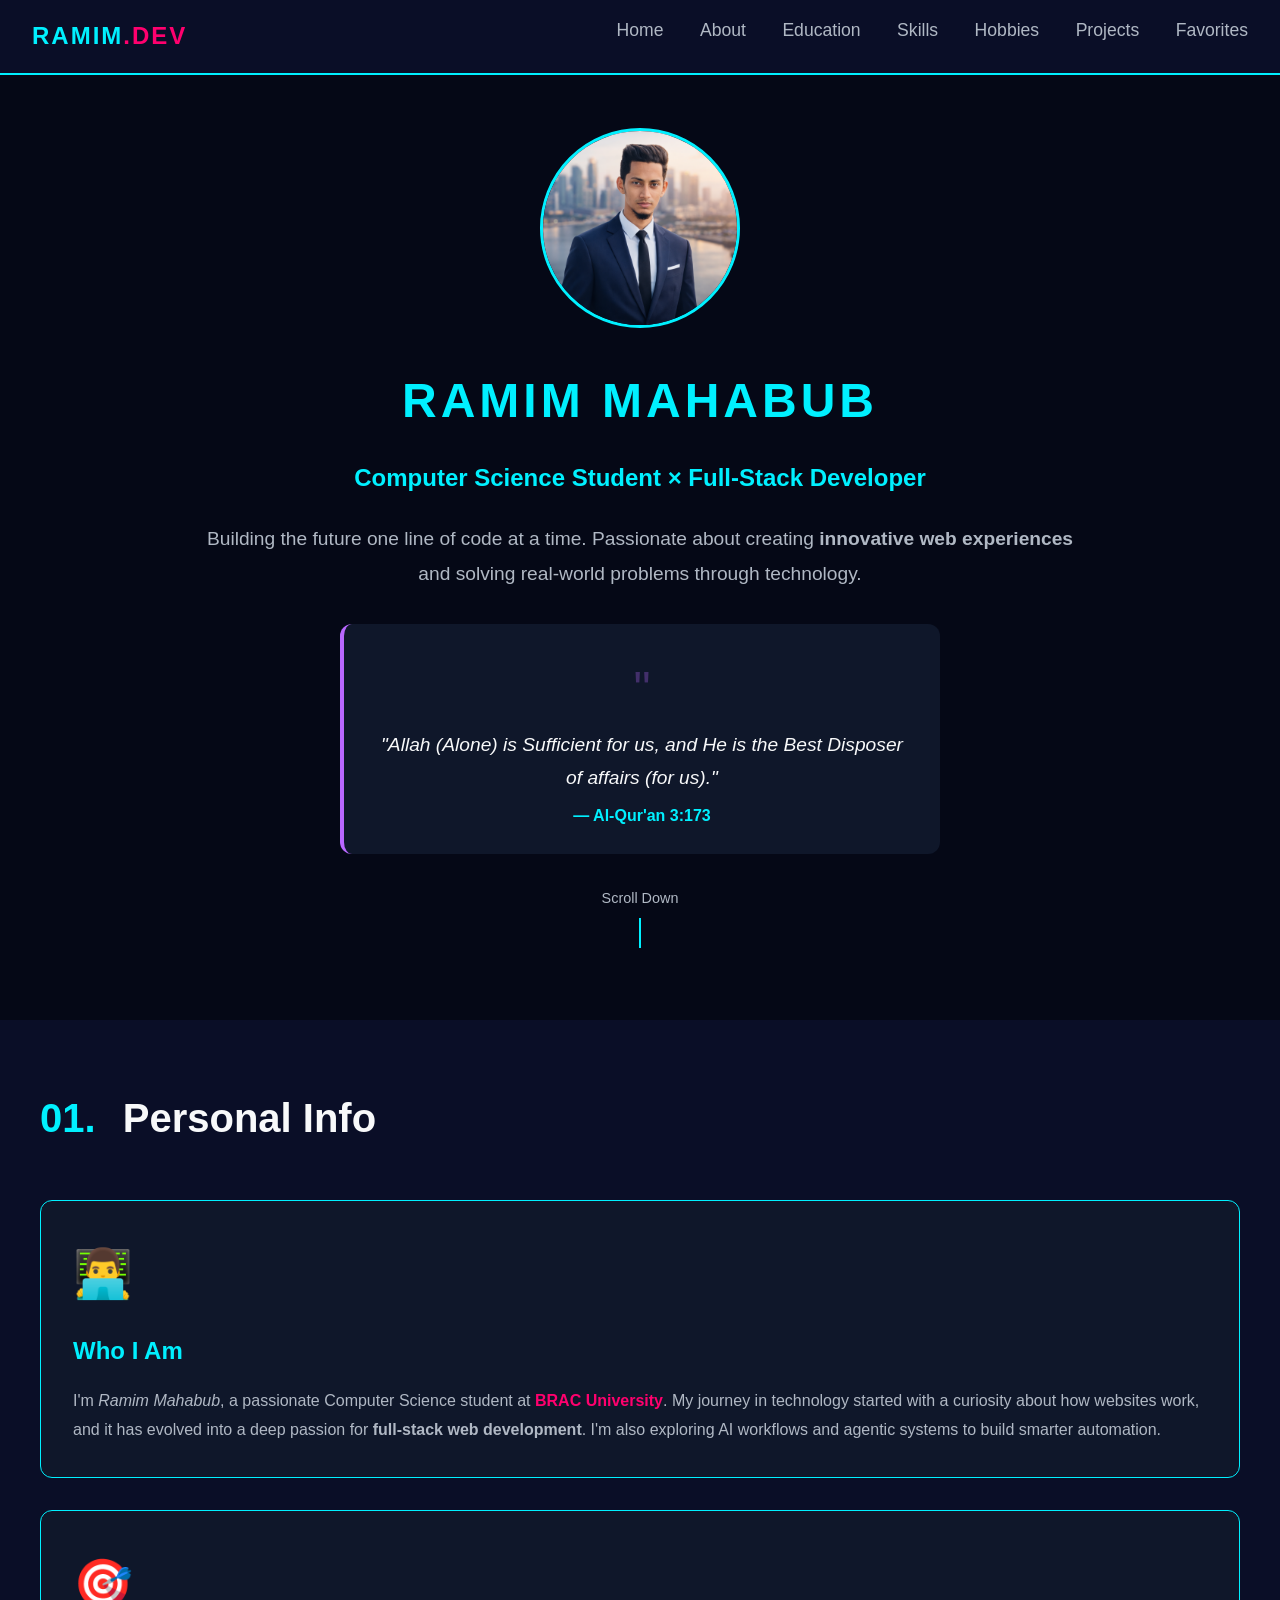
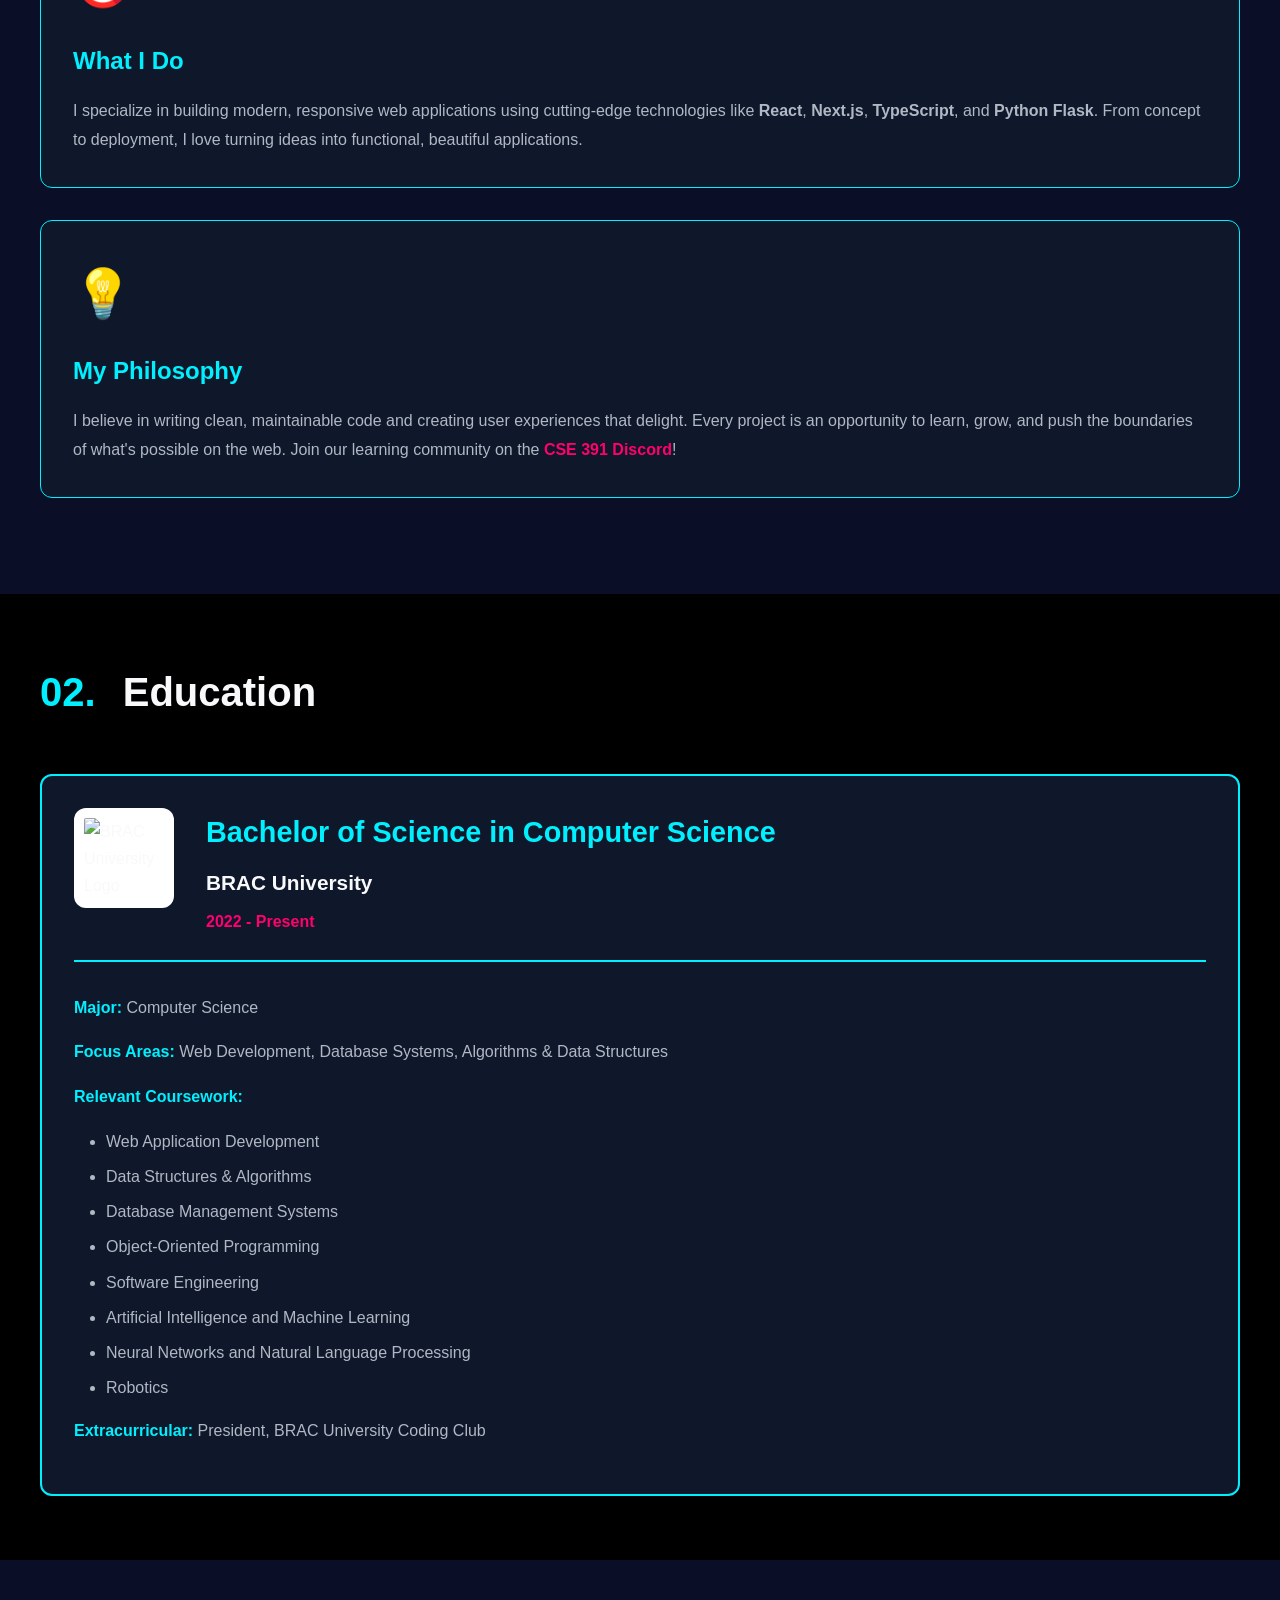
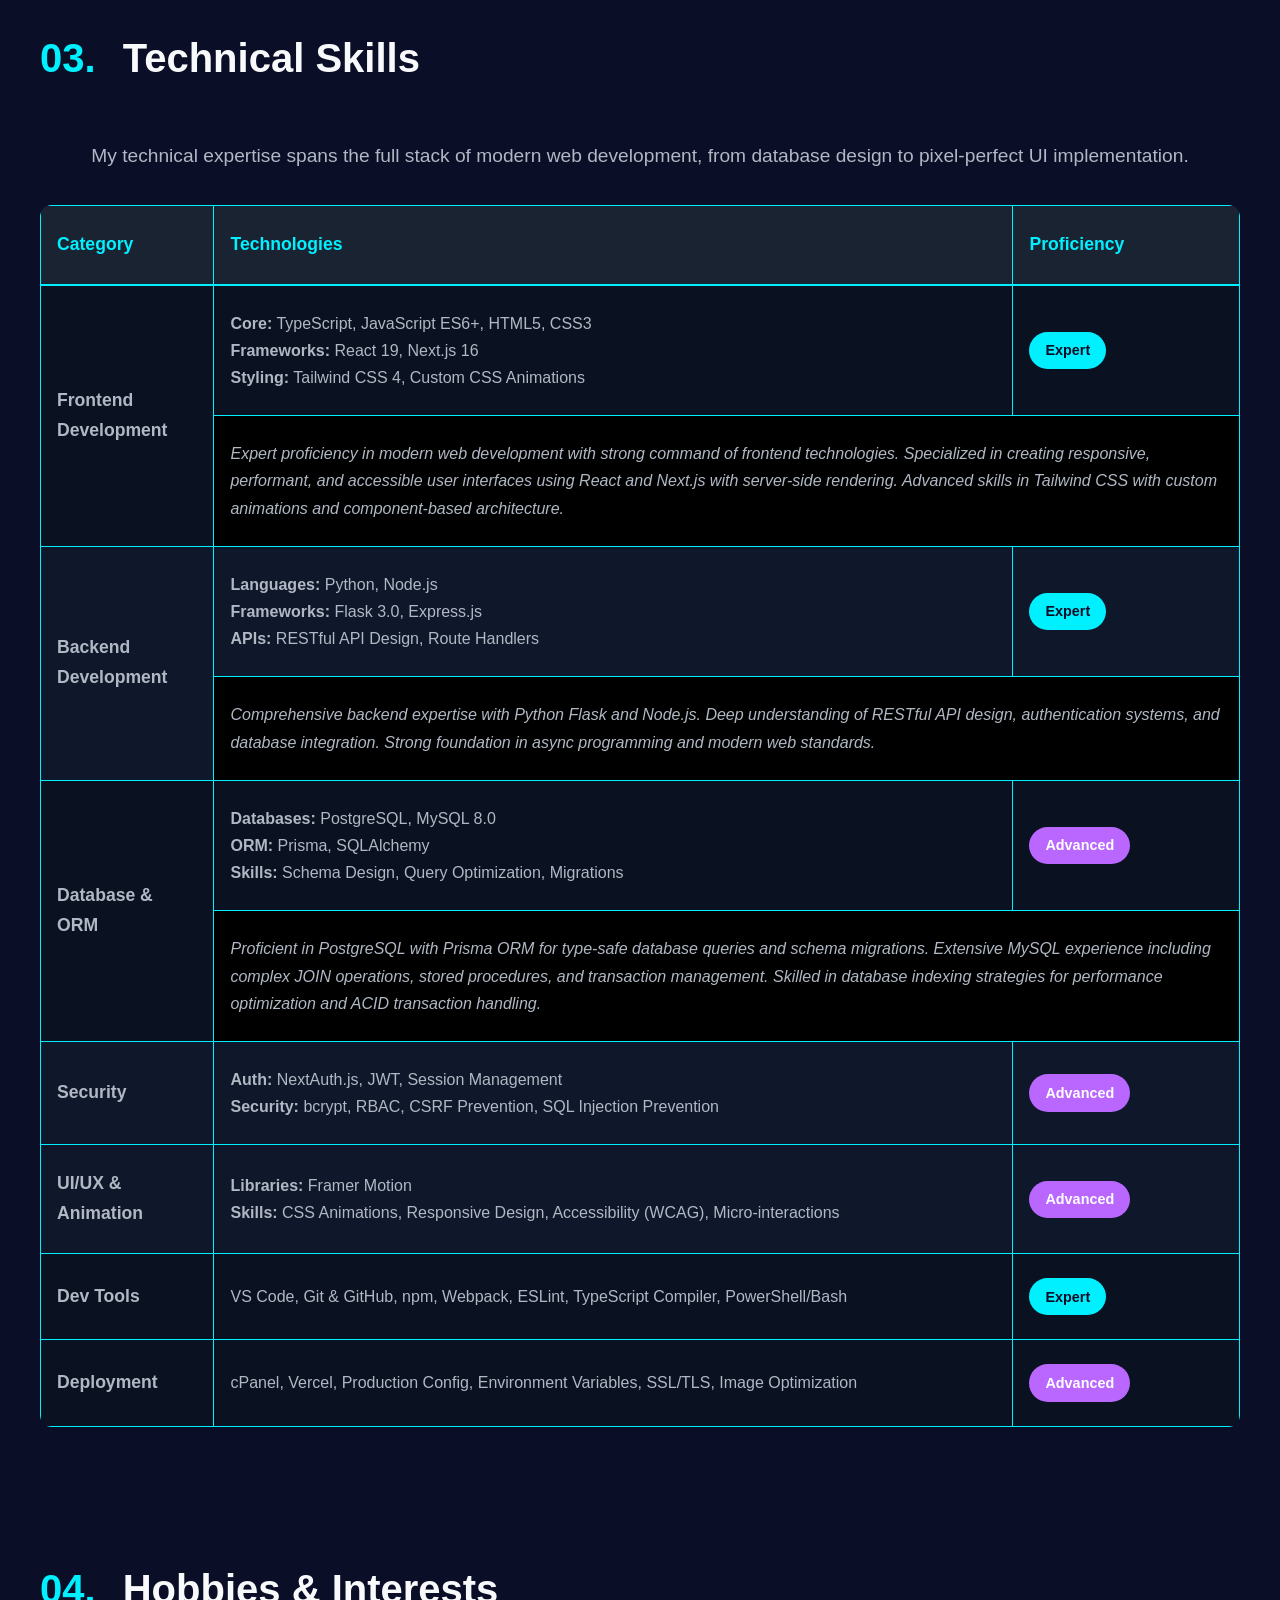
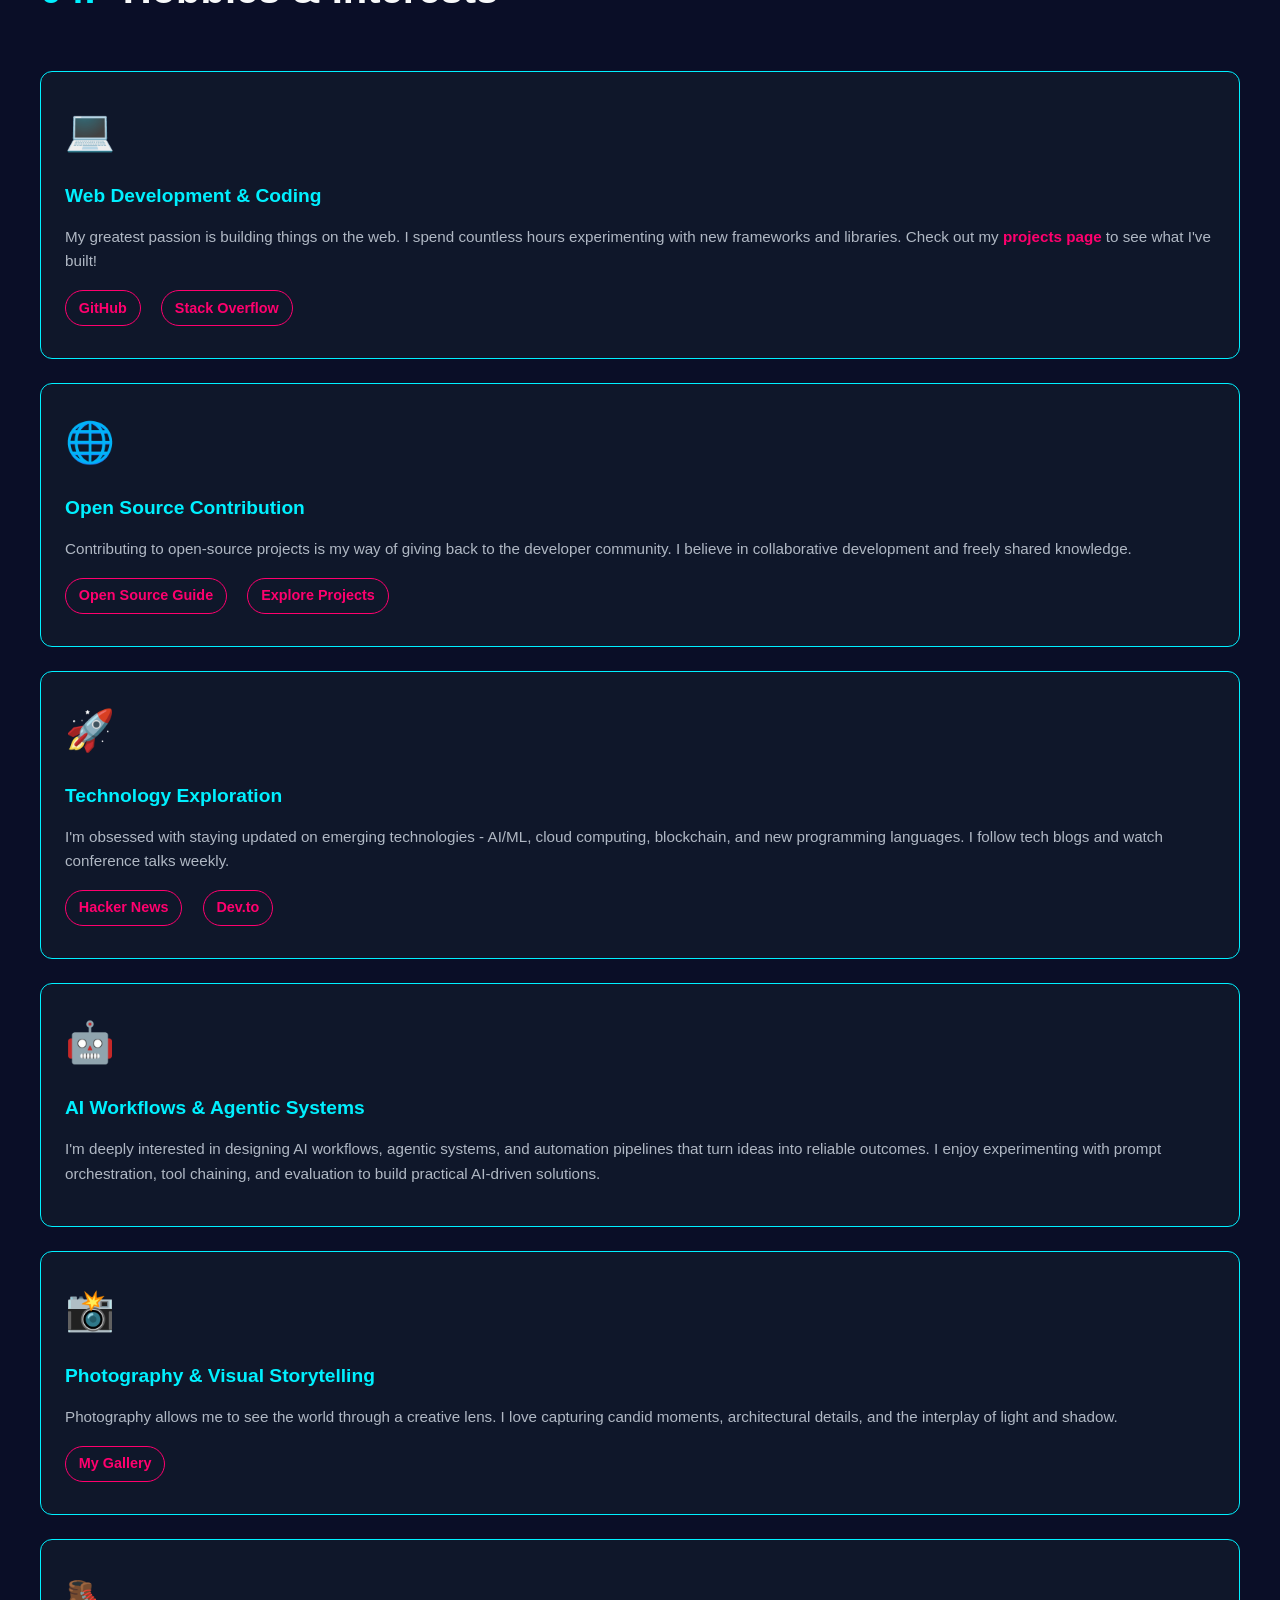
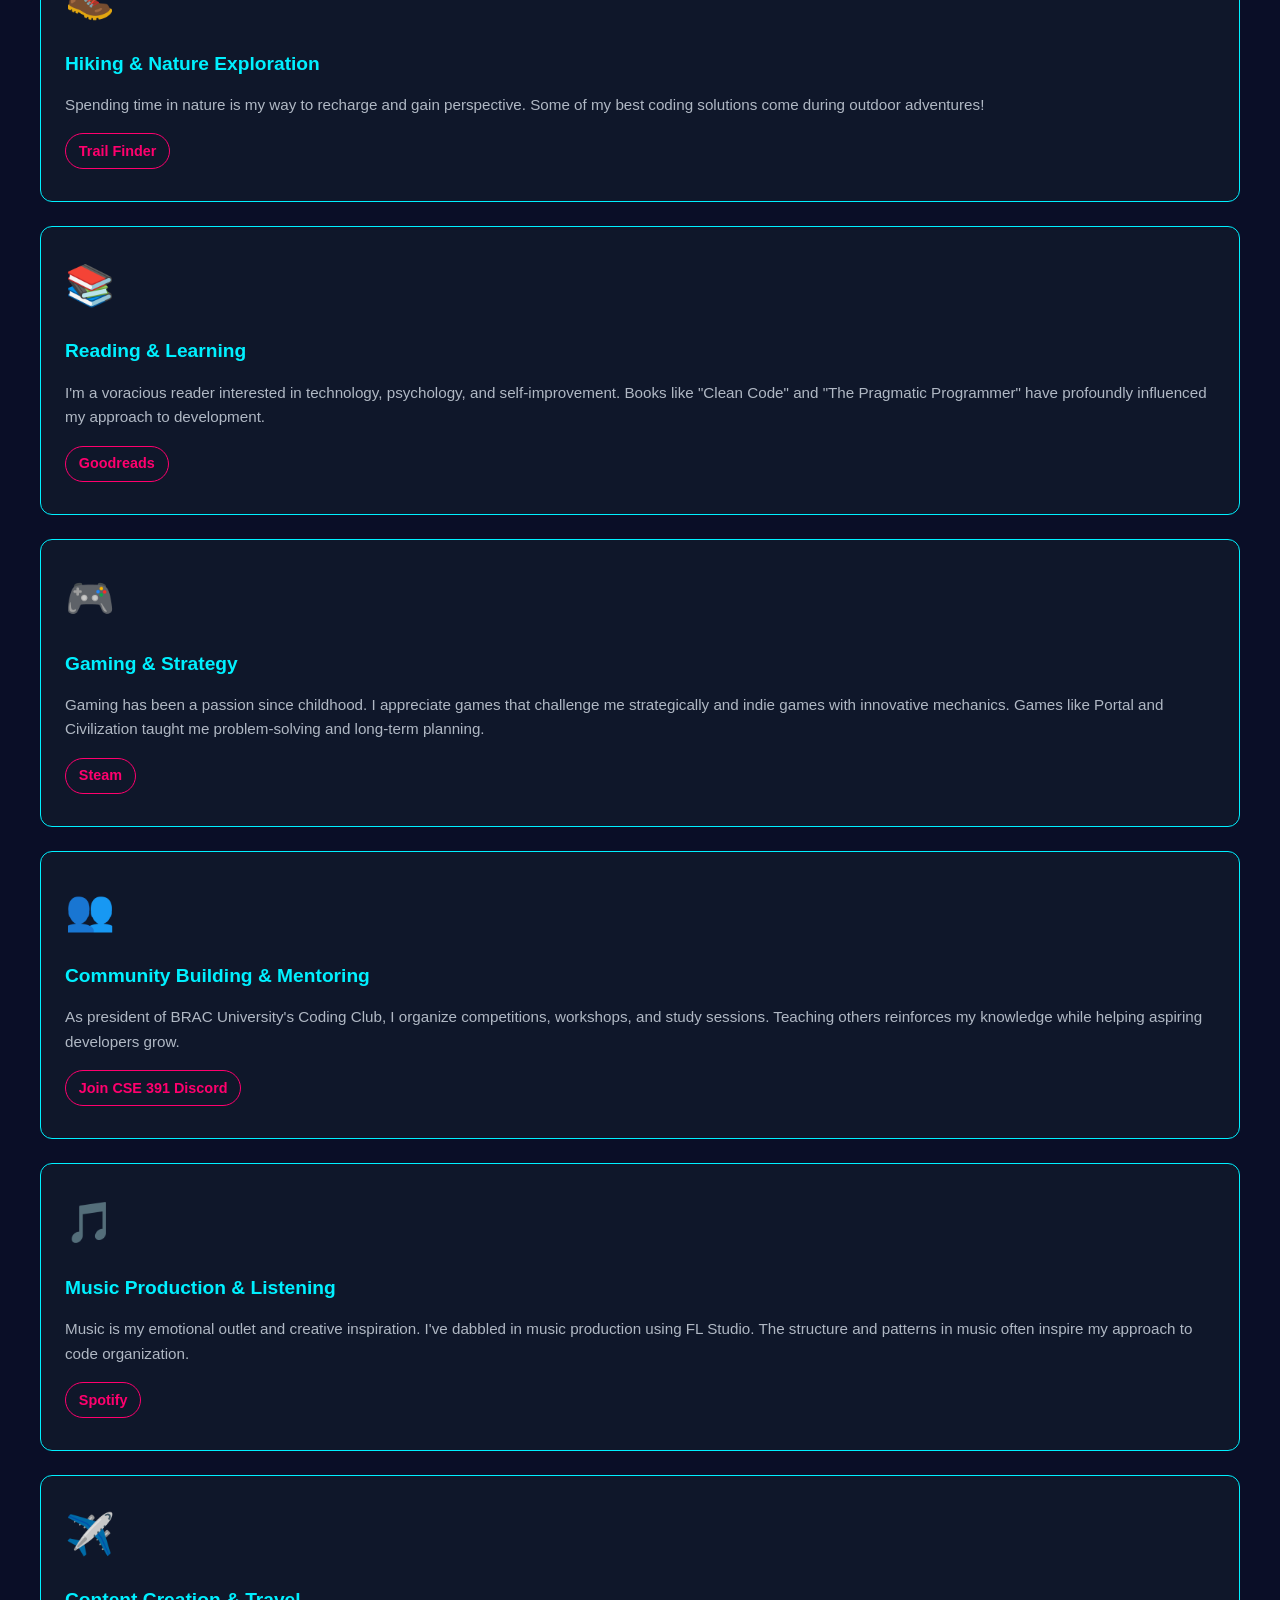
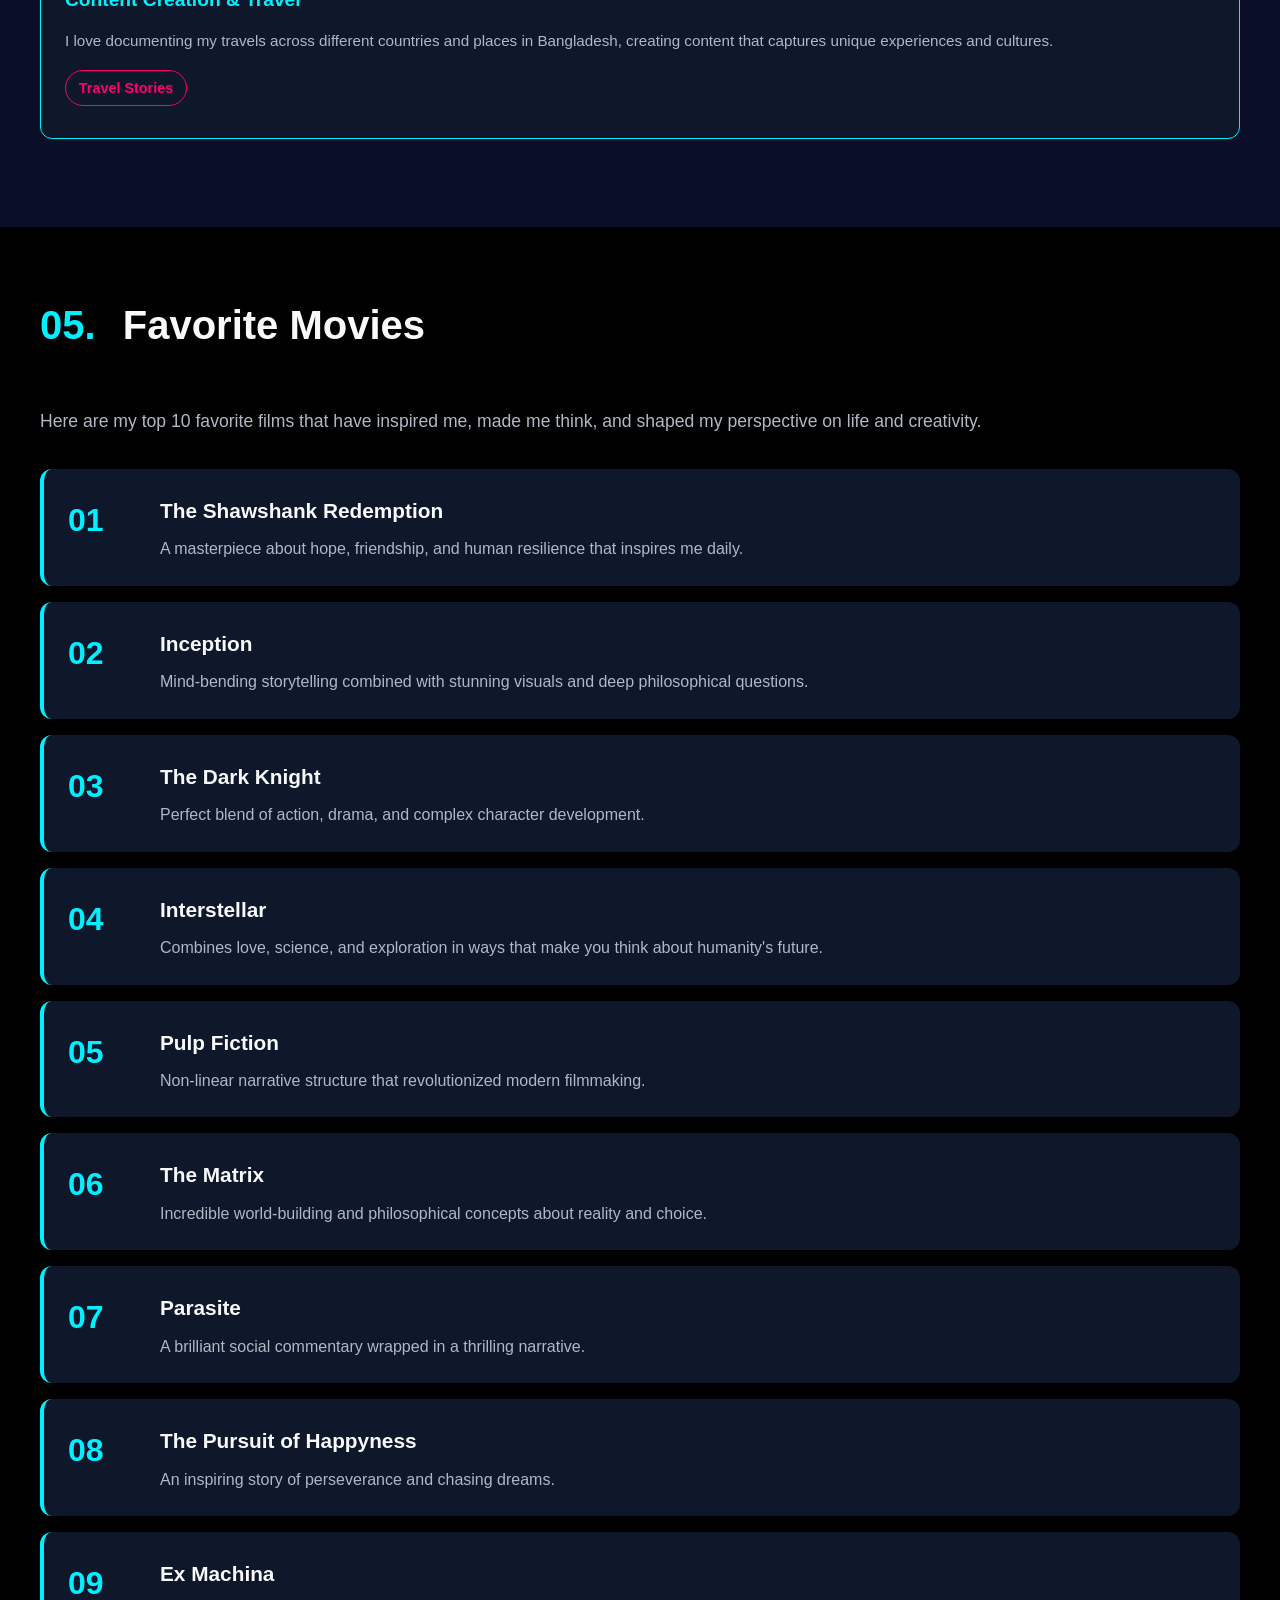
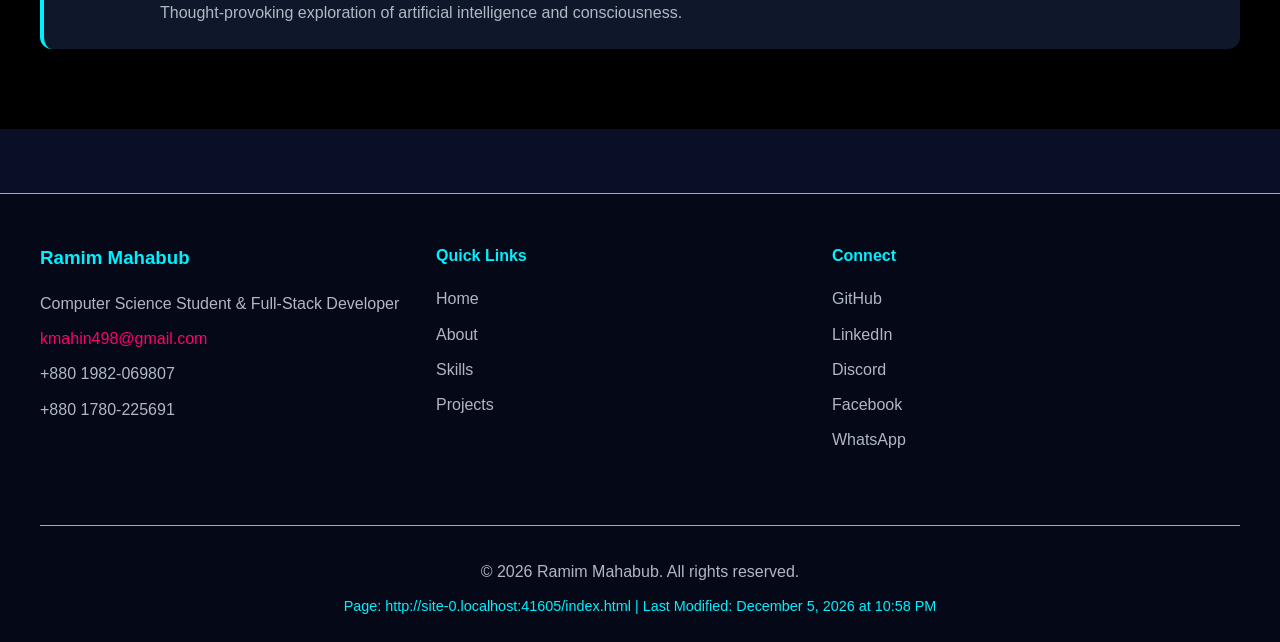
==== index.html @ 3cf34849 "Initial commit: Portfolio website" ====
<!DOCTYPE html>
<html lang="en">
<head>
    <meta charset="UTF-8">
    <meta name="viewport" content="width=device-width, initial-scale=1.0">
    <meta name="description" content="Ramim Mahabub - Computer Science Student at BRAC University. Full-Stack Web Developer passionate about building innovative web applications.">
    <meta name="author" content="Ramim Mahabub">
    <meta name="keywords" content="web development, full-stack developer, computer science, BRAC University, programming">
    <title>Ramim Mahabub | Computer Science Developer</title>
    <link rel="stylesheet" href="styles.css">
    <link rel="preconnect" href="https://fonts.googleapis.com">
    <link rel="preconnect" href="https://fonts.gstatic.com" crossorigin>
    <link href="https://fonts.googleapis.com/css2?family=Orbitron:wght@400;700;900&family=Rajdhani:wght@300;400;500;600;700&display=swap" rel="stylesheet">
</head>
<body>
    <!-- Navigation -->
    <nav class="navbar" id="navbar">
        <div class="nav-container">
            <div class="nav-brand">
                <span class="brand-text">RAMIM<span class="accent">.DEV</span></span>
            </div>
            <ul class="nav-links">
                <li><a href="#home" class="nav-link">Home</a></li>
                <li><a href="#about" class="nav-link">About</a></li>
                <li><a href="#education" class="nav-link">Education</a></li>
                <li><a href="#skills" class="nav-link">Skills</a></li>
                <li><a href="#hobbies" class="nav-link">Hobbies</a></li>
                <li><a href="projects.html" class="nav-link">Projects</a></li>
                <li><a href="#favorites" class="nav-link">Favorites</a></li>
            </ul>
        </div>
    </nav>

    <!-- Hero Section -->
    <section id="home" class="hero">
        <div class="cyber-grid"></div>
        <div class="hero-content">
            <div class="profile-image-container">
                <img src="images/profile-photo.png" alt="Ramim Mahabub Profile Photo" class="profile-image">
                <div class="image-glow"></div>
            </div>
            <h1 class="hero-title">
                <span class="glitch" data-text="RAMIM MAHABUB">RAMIM MAHABUB</span>
            </h1>
            <p class="hero-subtitle">Computer Science Student × Full-Stack Developer</p>
            <p class="hero-description">
                Building the future one line of code at a time. Passionate about creating <strong>innovative web experiences</strong> and solving real-world problems through technology.
            </p>
            <div class="hero-quote">
                <div class="quote-icon">"</div>
                <p class="quote-text">"Allah (Alone) is Sufficient for us, and He is the Best Disposer of affairs (for us)."</p>
                <p class="quote-source">— Al-Qur'an 3:173</p>
            </div>
        </div>
        <div class="scroll-indicator">
            <span>Scroll Down</span>
            <div class="scroll-arrow"></div>
        </div>
    </section>

    <!-- Personal Info Section -->
    <section id="about" class="section about-section">
        <div class="container">
            <h2 class="section-title">
                <span class="title-number">01.</span> Personal Info
            </h2>
            <div class="about-grid">
                <div class="about-card">
                    <div class="card-icon">👨‍💻</div>
                    <h3>Who I Am</h3>
                    <p>
                        I'm <em>Ramim Mahabub</em>, a passionate Computer Science student at <a href="https://www.bracu.ac.bd/" target="_blank" rel="noopener noreferrer" class="inline-link">BRAC University</a>. 
                        My journey in technology started with a curiosity about how websites work, and it has evolved into a deep passion for <strong>full-stack web development</strong>. I'm also exploring AI workflows and agentic systems to build smarter automation.
                    </p>
                </div>
                <div class="about-card">
                    <div class="card-icon">🎯</div>
                    <h3>What I Do</h3>
                    <p>
                        I specialize in building modern, responsive web applications using cutting-edge technologies like <strong>React</strong>, <strong>Next.js</strong>, <strong>TypeScript</strong>, and <strong>Python Flask</strong>. 
                        From concept to deployment, I love turning ideas into functional, beautiful applications.
                    </p>
                </div>
                <div class="about-card">
                    <div class="card-icon">💡</div>
                    <h3>My Philosophy</h3>
                    <p>
                        I believe in writing clean, maintainable code and creating user experiences that delight. Every project is an opportunity to learn, grow, and push the boundaries of what's possible on the web.
                        Join our learning community on the <a href="https://discord.com/channels/1467294991951855688" target="_blank" rel="noopener noreferrer" class="inline-link">CSE 391 Discord</a>!
                    </p>
                </div>
            </div>
        </div>
    </section>

    <!-- Education Section -->
    <section id="education" class="section education-section">
        <div class="container">
            <h2 class="section-title">
                <span class="title-number">02.</span> Education
            </h2>
            <div class="education-content">
                <div class="education-card cyber-border">
                    <div class="education-header">
                        <img src="https://www.bracu.ac.bd/sites/default/files/resources/media/bracu_logo_12-0-2022.png" alt="BRAC University Logo" class="university-logo">
                        <div class="education-info">
                            <h3>Bachelor of Science in Computer Science</h3>
                            <h4>BRAC University</h4>
                            <p class="education-period">2022 - Present</p>
                        </div>
                    </div>
                    <div class="education-details">
                        <p><strong>Major:</strong> Computer Science</p>
                        <p><strong>Focus Areas:</strong> Web Development, Database Systems, Algorithms & Data Structures</p>
                        <p><strong>Relevant Coursework:</strong></p>
                        <ul>
                            <li>Web Application Development</li>
                            <li>Data Structures & Algorithms</li>
                            <li>Database Management Systems</li>
                            <li>Object-Oriented Programming</li>
                            <li>Software Engineering</li>
                            <li>Artificial Intelligence and Machine Learning</li>
                            <li>Neural Networks and Natural Language Processing</li>
                            <li>Robotics</li>
                        </ul>
                        <p style="margin-top: 1rem;"><strong>Extracurricular:</strong> President, BRAC University Coding Club</p>
                    </div>
                </div>
            </div>
        </div>
    </section>

    <!-- Technical Skills Section -->
    <section id="skills" class="section skills-section">
        <div class="container">
            <h2 class="section-title">
                <span class="title-number">03.</span> Technical Skills
            </h2>
            <div class="skills-intro">
                <p>My technical expertise spans the full stack of modern web development, from database design to pixel-perfect UI implementation.</p>
            </div>
            
            <!-- Skills Table -->
            <div class="table-container">
                <table class="skills-table">
                    <thead>
                        <tr>
                            <th>Category</th>
                            <th>Technologies</th>
                            <th>Proficiency</th>
                        </tr>
                    </thead>
                    <tbody>
                        <tr>
                            <td rowspan="2" class="category-cell">
                                <strong>Frontend Development</strong>
                            </td>
                            <td>
                                <strong>Core:</strong> TypeScript, JavaScript ES6+, HTML5, CSS3<br>
                                <strong>Frameworks:</strong> React 19, Next.js 16<br>
                                <strong>Styling:</strong> Tailwind CSS 4, Custom CSS Animations
                            </td>
                            <td><span class="proficiency expert">Expert</span></td>
                        </tr>
                        <tr>
                            <td colspan="2" class="description-cell">
                                Expert proficiency in modern web development with strong command of frontend technologies. 
                                Specialized in creating responsive, performant, and accessible user interfaces using React and Next.js with server-side rendering. 
                                Advanced skills in Tailwind CSS with custom animations and component-based architecture.
                            </td>
                        </tr>
                        <tr>
                            <td rowspan="2" class="category-cell">
                                <strong>Backend Development</strong>
                            </td>
                            <td>
                                <strong>Languages:</strong> Python, Node.js<br>
                                <strong>Frameworks:</strong> Flask 3.0, Express.js<br>
                                <strong>APIs:</strong> RESTful API Design, Route Handlers
                            </td>
                            <td><span class="proficiency expert">Expert</span></td>
                        </tr>
                        <tr>
                            <td colspan="2" class="description-cell">
                                Comprehensive backend expertise with Python Flask and Node.js. 
                                Deep understanding of RESTful API design, authentication systems, and database integration. 
                                Strong foundation in async programming and modern web standards.
                            </td>
                        </tr>
                        <tr>
                            <td rowspan="2" class="category-cell">
                                <strong>Database & ORM</strong>
                            </td>
                            <td>
                                <strong>Databases:</strong> PostgreSQL, MySQL 8.0<br>
                                <strong>ORM:</strong> Prisma, SQLAlchemy<br>
                                <strong>Skills:</strong> Schema Design, Query Optimization, Migrations
                            </td>
                            <td><span class="proficiency advanced">Advanced</span></td>
                        </tr>
                        <tr>
                            <td colspan="2" class="description-cell">
                                Proficient in PostgreSQL with Prisma ORM for type-safe database queries and schema migrations. 
                                Extensive MySQL experience including complex JOIN operations, stored procedures, and transaction management. 
                                Skilled in database indexing strategies for performance optimization and ACID transaction handling.
                            </td>
                        </tr>
                        <tr>
                            <td class="category-cell">
                                <strong>Security</strong>
                            </td>
                            <td>
                                <strong>Auth:</strong> NextAuth.js, JWT, Session Management<br>
                                <strong>Security:</strong> bcrypt, RBAC, CSRF Prevention, SQL Injection Prevention
                            </td>
                            <td><span class="proficiency advanced">Advanced</span></td>
                        </tr>
                        <tr>
                            <td class="category-cell">
                                <strong>UI/UX & Animation</strong>
                            </td>
                            <td>
                                <strong>Libraries:</strong> Framer Motion<br>
                                <strong>Skills:</strong> CSS Animations, Responsive Design, Accessibility (WCAG), Micro-interactions
                            </td>
                            <td><span class="proficiency advanced">Advanced</span></td>
                        </tr>
                        <tr>
                            <td class="category-cell">
                                <strong>Dev Tools</strong>
                            </td>
                            <td>
                                VS Code, Git & GitHub, npm, Webpack, ESLint, TypeScript Compiler, PowerShell/Bash
                            </td>
                            <td><span class="proficiency expert">Expert</span></td>
                        </tr>
                        <tr>
                            <td class="category-cell">
                                <strong>Deployment</strong>
                            </td>
                            <td>
                                cPanel, Vercel, Production Config, Environment Variables, SSL/TLS, Image Optimization
                            </td>
                            <td><span class="proficiency advanced">Advanced</span></td>
                        </tr>
                    </tbody>
                </table>
            </div>
        </div>
    </section>

    <!-- Hobbies Section -->
    <section id="hobbies" class="section hobbies-section">
        <div class="container">
            <h2 class="section-title">
                <span class="title-number">04.</span> Hobbies & Interests
            </h2>
            <div class="hobbies-grid">
                <div class="hobby-card">
                    <div class="hobby-icon">💻</div>
                    <h3>Web Development & Coding</h3>
                    <p>My greatest passion is building things on the web. I spend countless hours experimenting with new frameworks and libraries. Check out my <a href="projects.html" class="inline-link">projects page</a> to see what I've built!</p>
                    <div class="hobby-links">
                        <a href="https://github.com" target="_blank" rel="noopener noreferrer">GitHub</a>
                        <a href="https://stackoverflow.com" target="_blank" rel="noopener noreferrer">Stack Overflow</a>
                    </div>
                </div>

                <div class="hobby-card">
                    <div class="hobby-icon">🌐</div>
                    <h3>Open Source Contribution</h3>
                    <p>Contributing to open-source projects is my way of giving back to the developer community. I believe in collaborative development and freely shared knowledge.</p>
                    <div class="hobby-links">
                        <a href="https://opensource.guide" target="_blank" rel="noopener noreferrer">Open Source Guide</a>
                        <a href="https://github.com/topics/open-source" target="_blank" rel="noopener noreferrer">Explore Projects</a>
                    </div>
                </div>

                <div class="hobby-card">
                    <div class="hobby-icon">🚀</div>
                    <h3>Technology Exploration</h3>
                    <p>I'm obsessed with staying updated on emerging technologies - AI/ML, cloud computing, blockchain, and new programming languages. I follow tech blogs and watch conference talks weekly.</p>
                    <div class="hobby-links">
                        <a href="https://news.ycombinator.com" target="_blank" rel="noopener noreferrer">Hacker News</a>
                        <a href="https://dev.to" target="_blank" rel="noopener noreferrer">Dev.to</a>
                    </div>
                </div>

                <div class="hobby-card">
                    <div class="hobby-icon">🤖</div>
                    <h3>AI Workflows & Agentic Systems</h3>
                    <p>I'm deeply interested in designing AI workflows, agentic systems, and automation pipelines that turn ideas into reliable outcomes. I enjoy experimenting with prompt orchestration, tool chaining, and evaluation to build practical AI-driven solutions.</p>
                </div>

                <div class="hobby-card">
                    <div class="hobby-icon">📸</div>
                    <h3>Photography & Visual Storytelling</h3>
                    <p>Photography allows me to see the world through a creative lens. I love capturing candid moments, architectural details, and the interplay of light and shadow.</p>
                    <div class="hobby-links">
                        <a href="index.html#hobbies" class="inline-link">My Gallery</a>
                    </div>
                </div>

                <div class="hobby-card">
                    <div class="hobby-icon">🥾</div>
                    <h3>Hiking & Nature Exploration</h3>
                    <p>Spending time in nature is my way to recharge and gain perspective. Some of my best coding solutions come during outdoor adventures!</p>
                    <div class="hobby-links">
                        <a href="https://www.alltrails.com" target="_blank" rel="noopener noreferrer">Trail Finder</a>
                    </div>
                </div>

                <div class="hobby-card">
                    <div class="hobby-icon">📚</div>
                    <h3>Reading & Learning</h3>
                    <p>I'm a voracious reader interested in technology, psychology, and self-improvement. Books like "Clean Code" and "The Pragmatic Programmer" have profoundly influenced my approach to development.</p>
                    <div class="hobby-links">
                        <a href="https://www.goodreads.com" target="_blank" rel="noopener noreferrer">Goodreads</a>
                    </div>
                </div>

                <div class="hobby-card">
                    <div class="hobby-icon">🎮</div>
                    <h3>Gaming & Strategy</h3>
                    <p>Gaming has been a passion since childhood. I appreciate games that challenge me strategically and indie games with innovative mechanics. Games like Portal and Civilization taught me problem-solving and long-term planning.</p>
                    <div class="hobby-links">
                        <a href="https://store.steampowered.com" target="_blank" rel="noopener noreferrer">Steam</a>
                    </div>
                </div>

                <div class="hobby-card">
                    <div class="hobby-icon">👥</div>
                    <h3>Community Building & Mentoring</h3>
                    <p>As president of BRAC University's Coding Club, I organize competitions, workshops, and study sessions. Teaching others reinforces my knowledge while helping aspiring developers grow.</p>
                    <div class="hobby-links">
                        <a href="https://discord.gg/cse391" target="_blank" rel="noopener noreferrer">Join CSE 391 Discord</a>
                    </div>
                </div>

                <div class="hobby-card">
                    <div class="hobby-icon">🎵</div>
                    <h3>Music Production & Listening</h3>
                    <p>Music is my emotional outlet and creative inspiration. I've dabbled in music production using FL Studio. The structure and patterns in music often inspire my approach to code organization.</p>
                    <div class="hobby-links">
                        <a href="https://spotify.com" target="_blank" rel="noopener noreferrer">Spotify</a>
                    </div>
                </div>

                <div class="hobby-card">
                    <div class="hobby-icon">✈️</div>
                    <h3>Content Creation & Travel</h3>
                    <p>I love documenting my travels across different countries and places in Bangladesh, creating content that captures unique experiences and cultures.</p>
                    <div class="hobby-links">
                        <a href="index.html#hobbies" class="inline-link">Travel Stories</a>
                    </div>
                </div>
            </div>
        </div>
    </section>

    <!-- Favorites Section -->
    <section id="favorites" class="section favorites-section">
        <div class="container">
            <h2 class="section-title">
                <span class="title-number">05.</span> Favorite Movies
            </h2>
            <div class="favorites-intro">
                <p>Here are my top 10 favorite films that have inspired me, made me think, and shaped my perspective on life and creativity.</p>
            </div>
            <div class="movies-list">
                <div class="movie-item">
                    <span class="movie-number">01</span>
                    <div class="movie-content">
                        <h3>The Shawshank Redemption</h3>
                        <p>A masterpiece about hope, friendship, and human resilience that inspires me daily.</p>
                    </div>
                </div>
                <div class="movie-item">
                    <span class="movie-number">02</span>
                    <div class="movie-content">
                        <h3>Inception</h3>
                        <p>Mind-bending storytelling combined with stunning visuals and deep philosophical questions.</p>
                    </div>
                </div>
                <div class="movie-item">
                    <span class="movie-number">03</span>
                    <div class="movie-content">
                        <h3>The Dark Knight</h3>
                        <p>Perfect blend of action, drama, and complex character development.</p>
                    </div>
                </div>
                <div class="movie-item">
                    <span class="movie-number">04</span>
                    <div class="movie-content">
                        <h3>Interstellar</h3>
                        <p>Combines love, science, and exploration in ways that make you think about humanity's future.</p>
                    </div>
                </div>
                <div class="movie-item">
                    <span class="movie-number">05</span>
                    <div class="movie-content">
                        <h3>Pulp Fiction</h3>
                        <p>Non-linear narrative structure that revolutionized modern filmmaking.</p>
                    </div>
                </div>
                <div class="movie-item">
                    <span class="movie-number">06</span>
                    <div class="movie-content">
                        <h3>The Matrix</h3>
                        <p>Incredible world-building and philosophical concepts about reality and choice.</p>
                    </div>
                </div>
                <div class="movie-item">
                    <span class="movie-number">07</span>
                    <div class="movie-content">
                        <h3>Parasite</h3>
                        <p>A brilliant social commentary wrapped in a thrilling narrative.</p>
                    </div>
                </div>
                <div class="movie-item">
                    <span class="movie-number">08</span>
                    <div class="movie-content">
                        <h3>The Pursuit of Happyness</h3>
                        <p>An inspiring story of perseverance and chasing dreams.</p>
                    </div>
                </div>
                <div class="movie-item">
                    <span class="movie-number">09</span>
                    <div class="movie-content">
                        <h3>Ex Machina</h3>
                        <p>Thought-provoking exploration of artificial intelligence and consciousness.</p>
                    </div>
                </div>
            </div>
        </div>
    </section>

    <!-- Footer -->
    <footer class="footer">
        <div class="container">
            <div class="footer-content">
                <div class="footer-section">
                    <h3>Ramim Mahabub</h3>
                    <p>Computer Science Student & Full-Stack Developer</p>
                    <p class="footer-email">
                        <a href="mailto:kmahin498@gmail.com">kmahin498@gmail.com</a>
                    </p>
                    <p>
                        <a href="tel:+8801982069807">+880 1982-069807</a>
                    </p>
                    <p>
                        <a href="tel:+8801780225691">+880 1780-225691</a>
                    </p>
                </div>
                <div class="footer-section">
                    <h4>Quick Links</h4>
                    <ul class="footer-links">
                        <li><a href="#home">Home</a></li>
                        <li><a href="#about">About</a></li>
                        <li><a href="#skills">Skills</a></li>
                        <li><a href="projects.html">Projects</a></li>
                    </ul>
                </div>
                <div class="footer-section">
                    <h4>Connect</h4>
                    <ul class="footer-links">
                        <li><a href="https://github.com/RamimMahabub" target="_blank" rel="noopener noreferrer">GitHub</a></li>
                        <li><a href="https://www.linkedin.com/in/ramim-mahabub" target="_blank" rel="noopener noreferrer">LinkedIn</a></li>
                        <li><a href="https://discord.com/users/553996462183153698" target="_blank" rel="noopener noreferrer">Discord</a></li>
                        <li><a href="https://www.facebook.com/ramim.mahabub.968468" target="_blank" rel="noopener noreferrer">Facebook</a></li>
                        <li><a href="https://wa.me/8801982069807" target="_blank" rel="noopener noreferrer">WhatsApp</a></li>
                    </ul>
                </div>
            </div>
            <div class="footer-bottom">
                <p>&copy; 2026 Ramim Mahabub. All rights reserved.</p>
                <p class="page-info">
                    <span id="page-location"></span> | 
                    Last Modified: <span id="last-modified"></span>
                </p>
            </div>
        </div>
    </footer>

    <script src="script.js"></script>
</body>
</html>
---- styles.css ----
/* ======================================
   SIMPLIFIED CSS - BASIC PROPERTIES ONLY
   Following CSE 391 Course Standards
   ====================================== */

/* ======================================
   GLOBAL STYLES & RESET
   ====================================== */
* {
    margin: 0;
    padding: 0;
    box-sizing: border-box;
}

html {
    scroll-behavior: smooth;
    font-size: 16px;
}

body {
    font-family: Arial, sans-serif;
    background-color: #0a0e27;
    color: #f8f9fa;
    line-height: 1.7;
}

/* ======================================
   NAVIGATION
   ====================================== */
.navbar {
    position: fixed;
    top: 0;
    width: 100%;
    background-color: #0a0e27;
    border-bottom: 2px solid #00f0ff;
    padding: 1rem 0;
}

.nav-container {
    max-width: 1400px;
    margin: 0 auto;
    padding: 0 2rem;
}

.nav-brand {
    font-size: 1.5rem;
    font-weight: bold;
    letter-spacing: 2px;
    color: #00f0ff;
    float: left;
}

.brand-text {
    color: #00f0ff;
}

.accent {
    color: #ff006e;
}

.nav-links {
    list-style: none;
    float: right;
}

.nav-links li {
    display: inline-block;
    margin-left: 2rem;
}

.nav-link {
    color: #b0b8c4;
    text-decoration: none;
    font-weight: 500;
    font-size: 1.1rem;
}

.nav-link:hover {
    color: #00f0ff;
    text-decoration: underline;
}

/* Clear floats */
.nav-container::after {
    content: "";
    display: table;
    clear: both;
}

/* ======================================
   HERO SECTION
   ====================================== */
.hero {
    min-height: 100vh;
    text-align: center;
    padding: 8rem 2rem 4rem;
    background-color: #050816;
}

.cyber-grid {
    display: none;
    /* Removing complex animations */
}

.hero-content {
    max-width: 900px;
    margin: 0 auto;
}

.profile-image-container {
    width: 200px;
    height: 200px;
    margin: 0 auto 2rem;
}

.profile-image {
    width: 100%;
    height: 100%;
    border-radius: 50%;
    border: 3px solid #00f0ff;
}

.image-glow {
    display: none;
    /* Removing complex effects */
}

.hero-title {
    font-size: 3rem;
    font-weight: bold;
    margin-bottom: 1rem;
    letter-spacing: 4px;
    color: #00f0ff;
}

.glitch {
    color: #00f0ff;
}

.hero-subtitle {
    font-size: 1.5rem;
    color: #00f0ff;
    margin-bottom: 1.5rem;
    font-weight: 600;
}

.hero-description {
    font-size: 1.2rem;
    color: #b0b8c4;
    line-height: 1.8;
    margin-bottom: 2rem;
}

.hero-quote {
    background-color: #0f172a;
    border-left: 4px solid #b967ff;
    padding: 1.5rem 2rem;
    margin: 2rem auto;
    max-width: 600px;
    border-radius: 12px;
}

.quote-icon {
    font-size: 3rem;
    color: #b967ff;
    opacity: 0.3;
}

.quote-text {
    font-size: 1.2rem;
    font-style: italic;
    color: #f8f9fa;
    margin-bottom: 0.5rem;
}

.quote-source {
    font-size: 1rem;
    color: #00f0ff;
    font-weight: 600;
}

.scroll-indicator {
    margin-top: 2rem;
    color: #b0b8c4;
    font-size: 0.9rem;
}

.scroll-arrow {
    width: 2px;
    height: 30px;
    background-color: #00f0ff;
    margin: 0.5rem auto;
}

/* ======================================
   SECTIONS
   ====================================== */
.section {
    padding: 4rem 2rem;
}

.container {
    max-width: 1200px;
    margin: 0 auto;
}

.section-title {
    font-size: 2.5rem;
    font-weight: bold;
    margin-bottom: 3rem;
    color: #f8f9fa;
}

.title-number {
    color: #00f0ff;
    margin-right: 1rem;
}

/* ======================================
   ABOUT SECTION
   ====================================== */
.about-grid {
    width: 100%;
}

.about-card {
    background-color: #0f172a;
    padding: 2rem;
    border-radius: 12px;
    border: 1px solid #00f0ff;
    margin-bottom: 2rem;
}

.about-card:hover {
    background-color: #1a2332;
    border-color: #ff006e;
}

.card-icon {
    font-size: 3rem;
    margin-bottom: 1rem;
}

.about-card h3 {
    font-size: 1.5rem;
    color: #00f0ff;
    margin-bottom: 1rem;
}

.about-card p {
    color: #b0b8c4;
    line-height: 1.8;
}

.inline-link {
    color: #ff006e;
    text-decoration: none;
    font-weight: 600;
}

.inline-link:hover {
    color: #00f0ff;
    text-decoration: underline;
}

/* ======================================
   EDUCATION SECTION
   ====================================== */
.education-section {
    background-color: #000000;
}

.education-card {
    background-color: #0f172a;
    padding: 2rem;
    border-radius: 12px;
}

.cyber-border {
    border: 2px solid #00f0ff;
}

.education-header {
    border-bottom: 2px solid #00f0ff;
    padding-bottom: 1.5rem;
    margin-bottom: 2rem;
}

.university-logo {
    width: 100px;
    height: 100px;
    background-color: white;
    padding: 10px;
    border-radius: 12px;
    float: left;
    margin-right: 2rem;
}

.education-info {
    overflow: hidden;
}

.education-info h3 {
    font-size: 1.8rem;
    color: #00f0ff;
    margin-bottom: 0.5rem;
}

.education-info h4 {
    font-size: 1.3rem;
    color: #f8f9fa;
    margin-bottom: 0.5rem;
}

.education-period {
    color: #ff006e;
    font-weight: 600;
}

.education-details p {
    margin-bottom: 1rem;
    color: #b0b8c4;
    line-height: 1.8;
}

.education-details strong {
    color: #00f0ff;
}

.education-details ul {
    margin-left: 2rem;
    margin-top: 0.5rem;
    color: #b0b8c4;
}

.education-details li {
    margin-bottom: 0.5rem;
}

/* ======================================
   SKILLS SECTION & TABLE
   ====================================== */
.skills-intro {
    font-size: 1.2rem;
    color: #b0b8c4;
    margin-bottom: 2rem;
    text-align: center;
}

.table-container {
    overflow-x: auto;
    border-radius: 12px;
}

.skills-table {
    width: 100%;
    border-collapse: collapse;
    background-color: #0f172a;
}

.skills-table thead {
    background-color: #1a2332;
    border-bottom: 2px solid #00f0ff;
}

.skills-table th {
    padding: 1.5rem 1rem;
    text-align: left;
    color: #00f0ff;
    font-weight: bold;
    font-size: 1.1rem;
    border: 1px solid #00f0ff;
}

.skills-table tbody tr {
    border-bottom: 1px solid #00f0ff;
}

/* Striped rows - using pseudo-element as taught */
.skills-table tbody tr:nth-child(4n+1),
.skills-table tbody tr:nth-child(4n+2) {
    background-color: #0a1120;
}

.skills-table tbody tr:hover {
    background-color: #1a2332;
}

.skills-table td {
    padding: 1.5rem 1rem;
    color: #b0b8c4;
    border: 1px solid #00f0ff;
}

.category-cell {
    font-weight: bold;
    color: #b967ff;
    font-size: 1.1rem;
}

.description-cell {
    background-color: #000000;
    font-style: italic;
    color: #b0b8c4;
    padding: 1rem 1.5rem;
}

.proficiency {
    display: inline-block;
    padding: 0.4rem 1rem;
    border-radius: 20px;
    font-weight: bold;
    font-size: 0.9rem;
}

.proficiency.expert {
    background-color: #00f0ff;
    color: #0a0e27;
}

.proficiency.advanced {
    background-color: #b967ff;
    color: white;
}

/* ======================================
   HOBBIES SECTION
   ====================================== */
.hobbies-grid {
    width: 100%;
}

.hobby-card {
    background-color: #0f172a;
    padding: 1.5rem;
    border-radius: 12px;
    border: 1px solid #00f0ff;
    margin-bottom: 1.5rem;
}

.hobby-card:hover {
    border-color: #ff006e;
    background-color: #1a2332;
}

.hobby-icon {
    font-size: 2.5rem;
    margin-bottom: 1rem;
}

.hobby-card h3 {
    font-size: 1.2rem;
    color: #00f0ff;
    margin-bottom: 0.8rem;
}

.hobby-card p {
    color: #b0b8c4;
    line-height: 1.6;
    margin-bottom: 1rem;
    font-size: 0.95rem;
}

.hobby-links {
    margin-top: 1rem;
}

.hobby-links a {
    color: #ff006e;
    text-decoration: none;
    font-weight: 600;
    font-size: 0.9rem;
    padding: 0.3rem 0.8rem;
    border: 1px solid #ff006e;
    border-radius: 20px;
    margin-right: 1rem;
    display: inline-block;
    margin-bottom: 0.5rem;
}

.hobby-links a:hover {
    background-color: #ff006e;
    color: #0a0e27;
}

/* ======================================
   FAVORITES SECTION
   ====================================== */
.favorites-section {
    background-color: #000000;
}

.favorites-intro {
    font-size: 1.1rem;
    color: #b0b8c4;
    margin-bottom: 2rem;
}

.movies-list {
    width: 100%;
}

.movie-item {
    background-color: #0f172a;
    padding: 1.5rem;
    border-radius: 12px;
    border-left: 4px solid #00f0ff;
    margin-bottom: 1rem;
}

.movie-item:hover {
    border-left-color: #ff006e;
    background-color: #1a2332;
}

.movie-number {
    font-size: 2rem;
    font-weight: bold;
    color: #00f0ff;
    float: left;
    width: 60px;
}

.movie-content {
    overflow: hidden;
    padding-left: 2rem;
}

.movie-content h3 {
    font-size: 1.3rem;
    color: #f8f9fa;
    margin-bottom: 0.5rem;
}

.movie-content p {
    color: #b0b8c4;
    line-height: 1.6;
}

/* ======================================
   FOOTER
   ====================================== */
.footer {
    background-color: #050816;
    padding: 3rem 2rem 1.5rem;
    border-top: 1px solid #00f0ff;
    margin-top: 4rem;
}

.footer-content {
    max-width: 1200px;
    margin: 0 auto 2rem;
}

.footer-section {
    width: 30%;
    float: left;
    margin-right: 3%;
    margin-bottom: 2rem;
}

.footer-content::after {
    content: "";
    display: table;
    clear: both;
}

.footer-section h3,
.footer-section h4 {
    color: #00f0ff;
    margin-bottom: 1rem;
}

.footer-section p {
    color: #b0b8c4;
    margin-bottom: 0.5rem;
}

.footer-section a {
    color: #b0b8c4;
    text-decoration: none;
}

.footer-section a:hover {
    color: #00f0ff;
    text-decoration: underline;
}

.footer-email {
    color: #ff006e;
}

.footer-email a {
    color: #ff006e;
}

.footer-links {
    list-style: none;
}

.footer-links li {
    margin-bottom: 0.5rem;
}

.footer-links a {
    color: #b0b8c4;
    text-decoration: none;
}

.footer-links a:hover {
    color: #00f0ff;
    text-decoration: underline;
}

.footer-bottom {
    max-width: 1200px;
    margin: 0 auto;
    padding-top: 2rem;
    border-top: 1px solid #00f0ff;
    text-align: center;
    color: #b0b8c4;
}

.page-info {
    margin-top: 0.5rem;
    font-size: 0.9rem;
    color: #00f0ff;
}

/* ======================================
   RESPONSIVE DESIGN - BASIC
   ====================================== */
@media (max-width: 768px) {
    .nav-links li {
        margin-left: 1rem;
        font-size: 0.9rem;
    }

    .hero {
        padding: 6rem 1rem 3rem;
    }

    .hero-title {
        font-size: 2rem;
    }

    .section {
        padding: 2rem 1rem;
    }

    .skills-table {
        font-size: 0.9rem;
    }

    .skills-table th,
    .skills-table td {
        padding: 1rem 0.5rem;
    }

    .footer-section {
        width: 100%;
        float: none;
        margin-right: 0;
    }

    .university-logo {
        float: none;
        margin: 0 auto 1rem;
        display: block;
    }

    .education-info {
        text-align: center;
    }

    .movie-number {
        float: none;
        width: 100%;
        margin-bottom: 0.5rem;
    }

    .movie-content {
        padding-left: 0;
    }
}
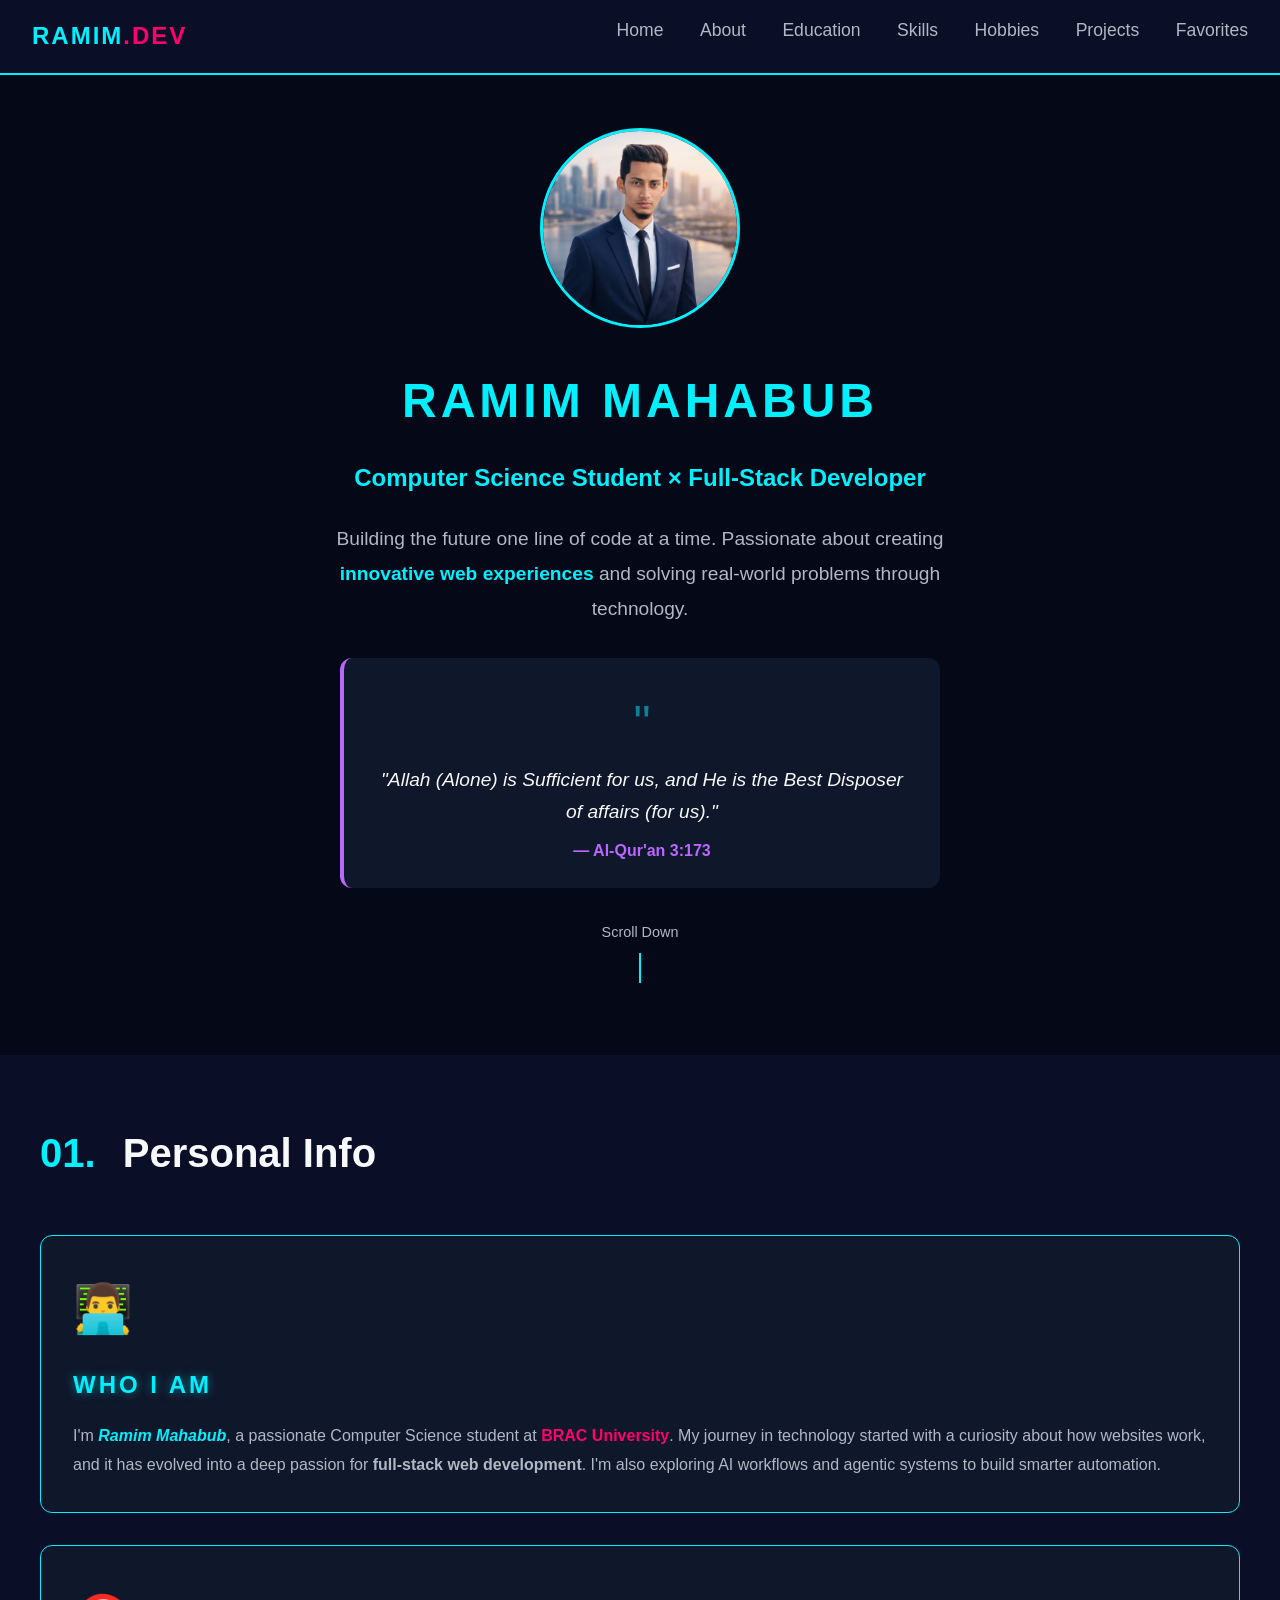
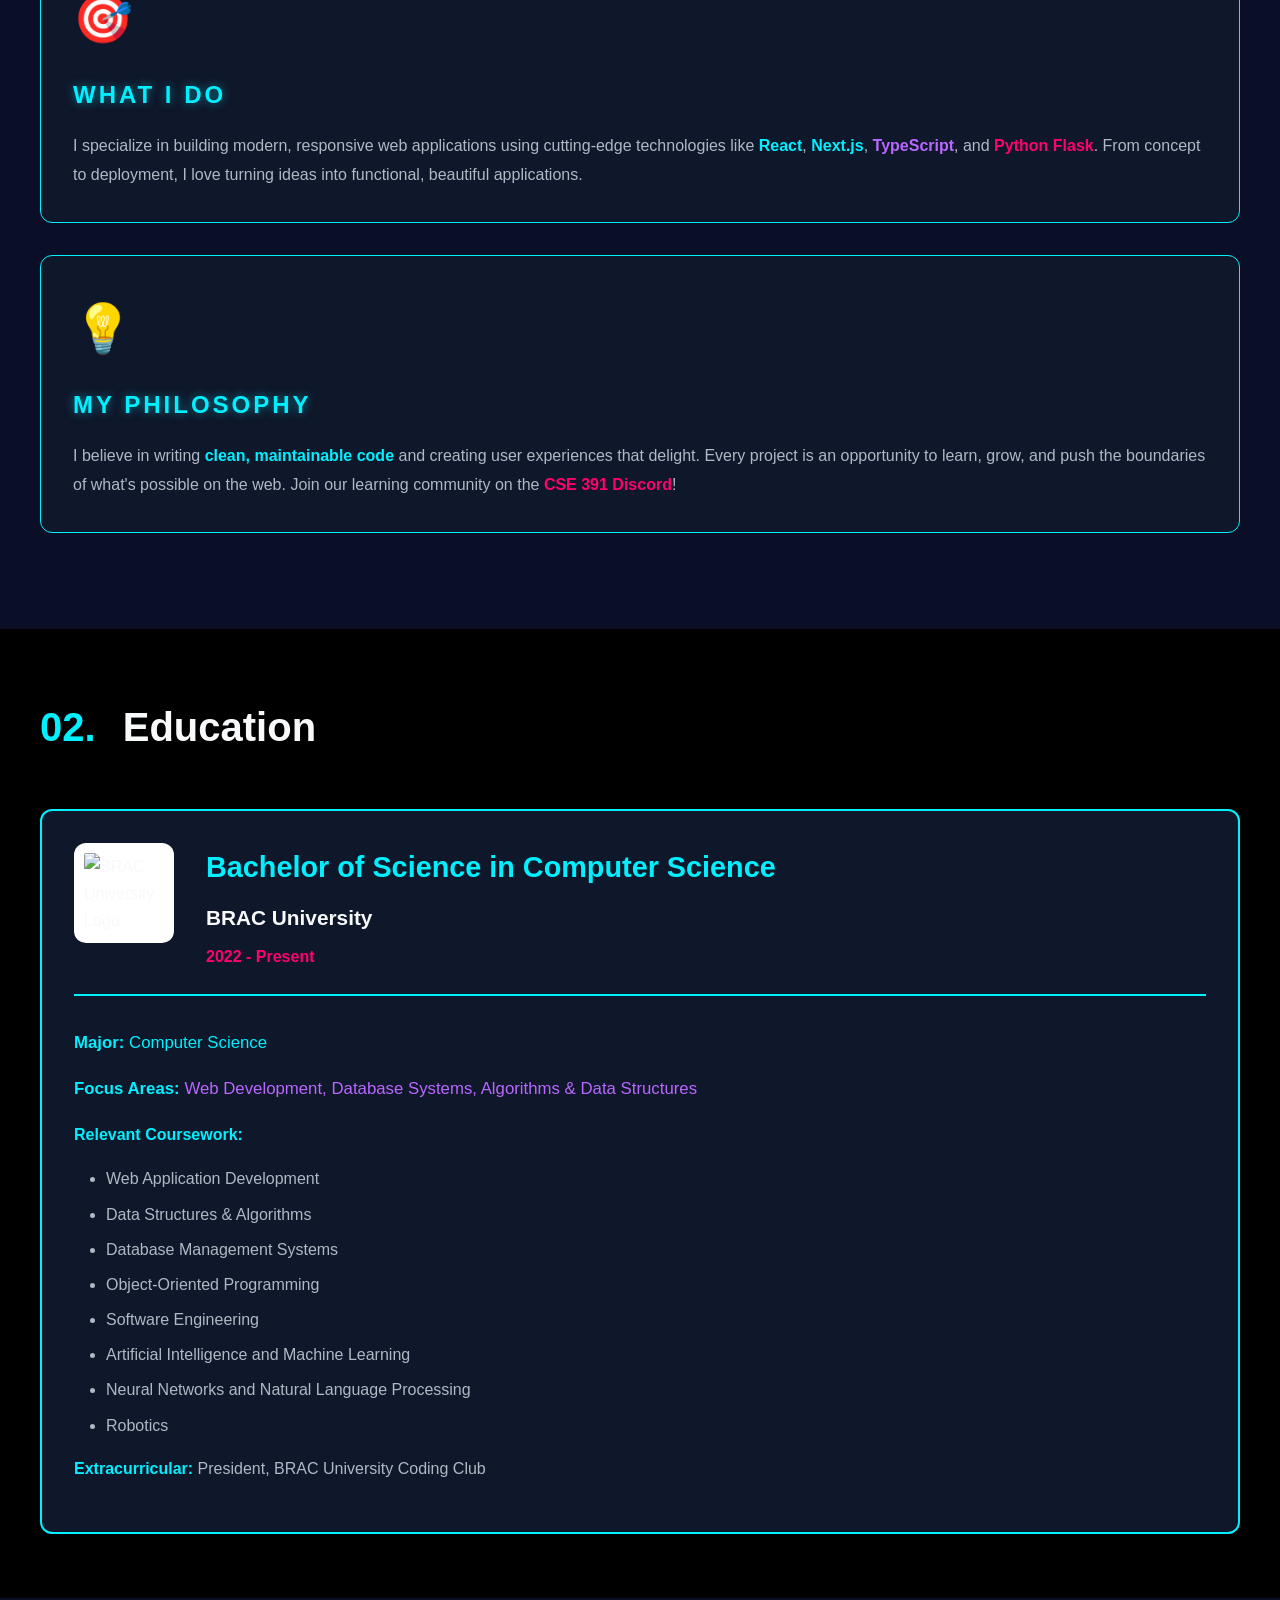
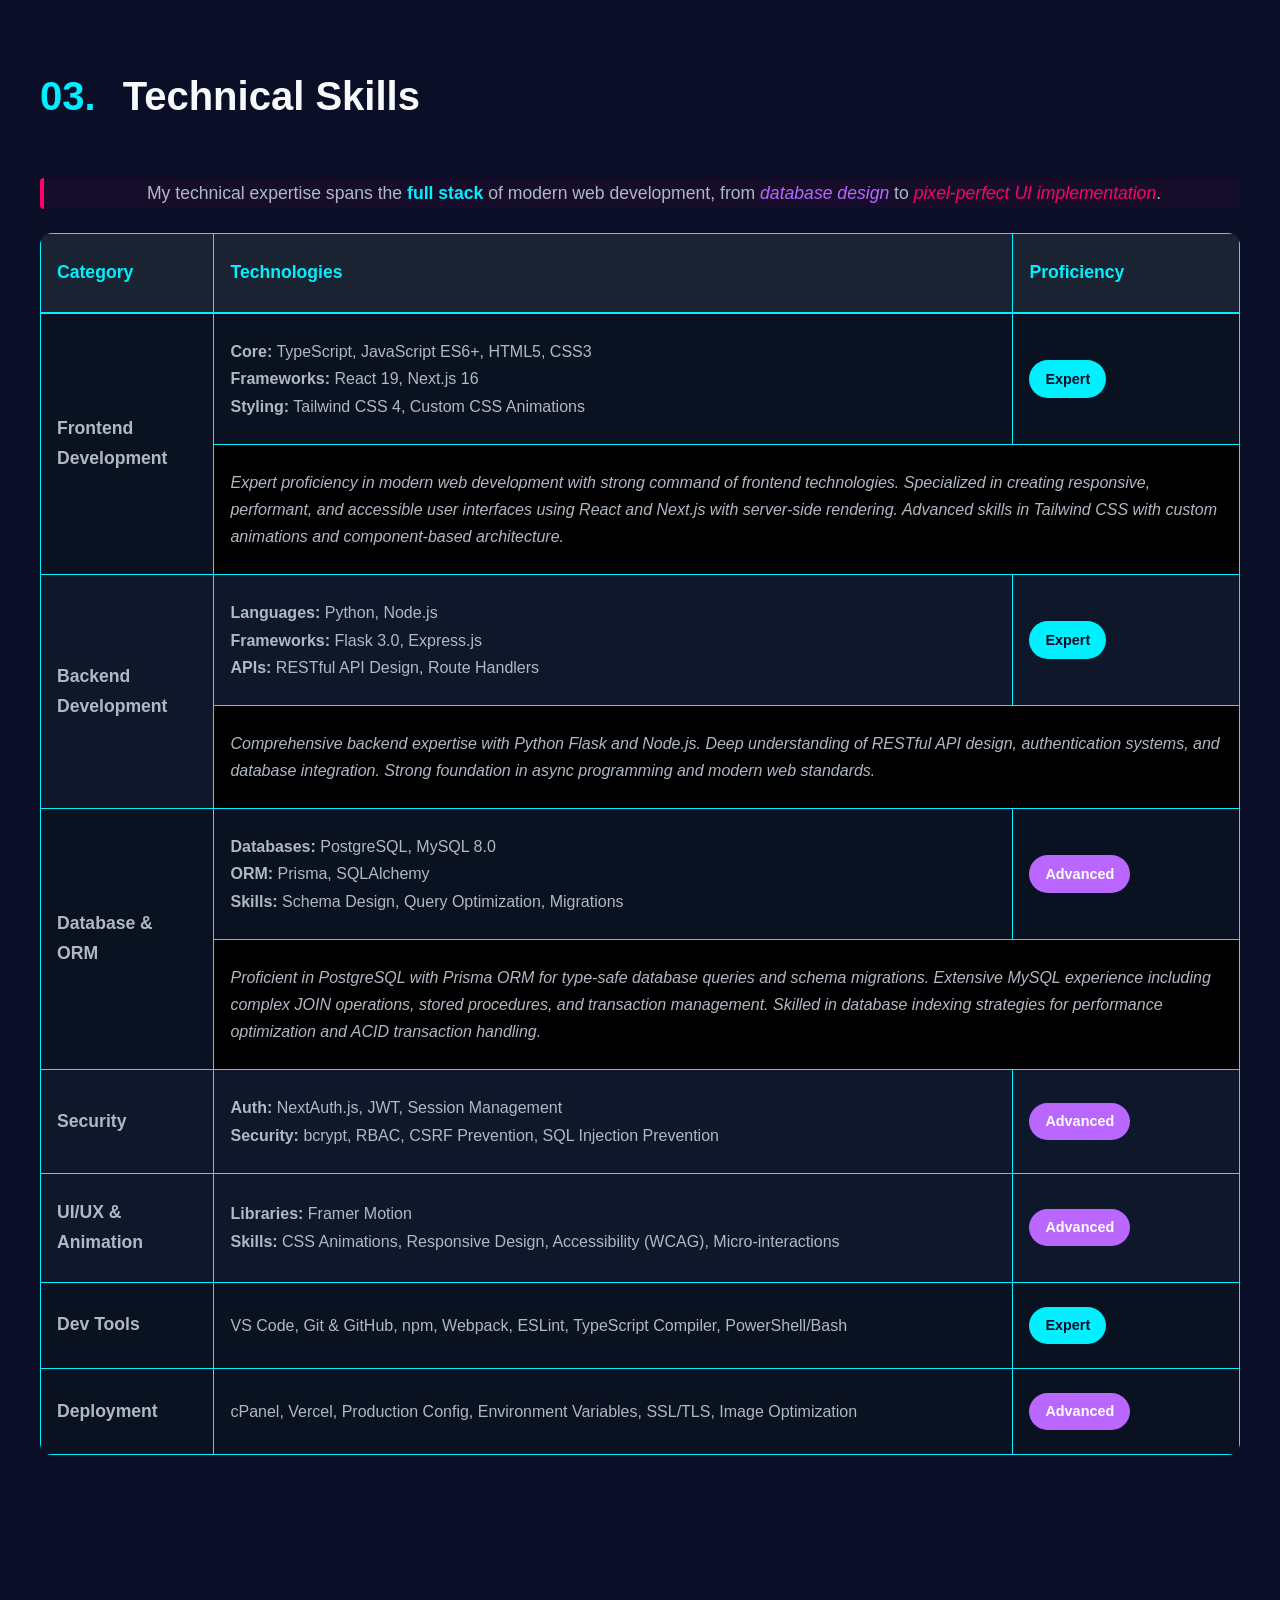
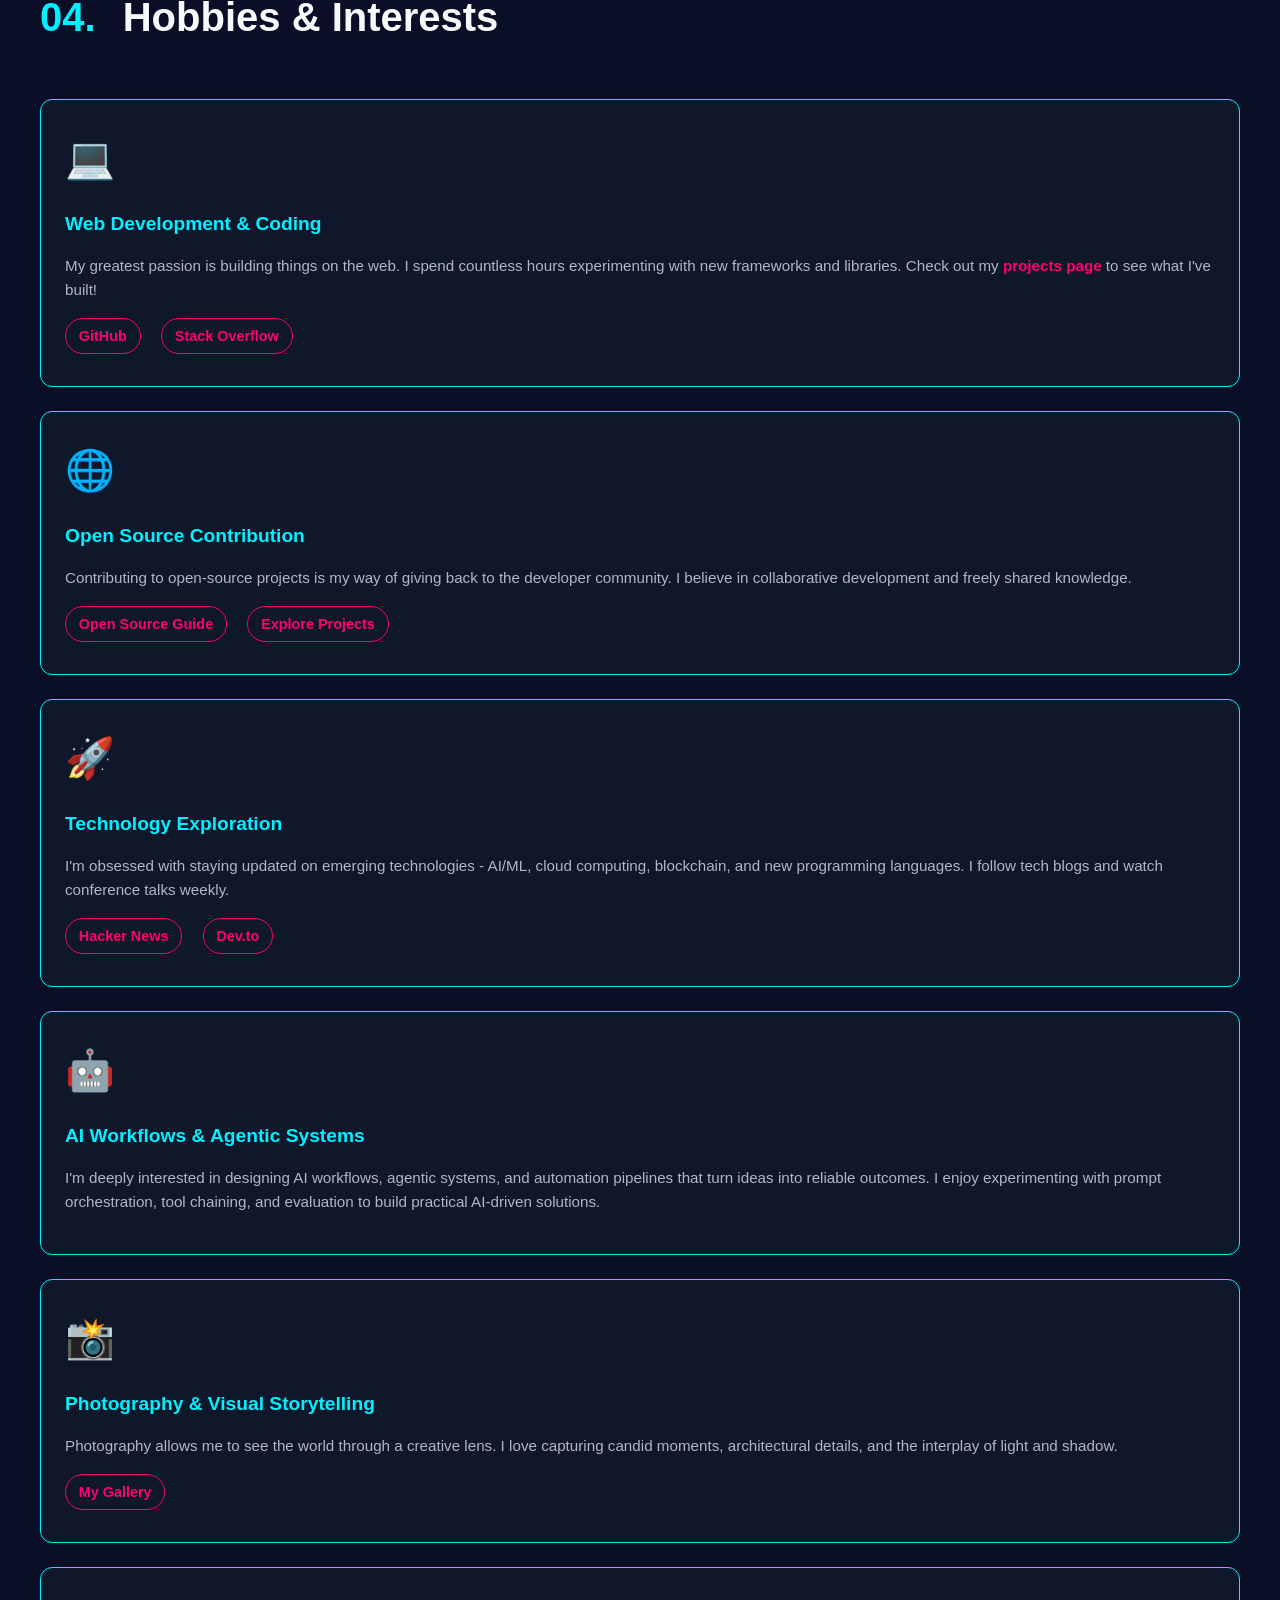
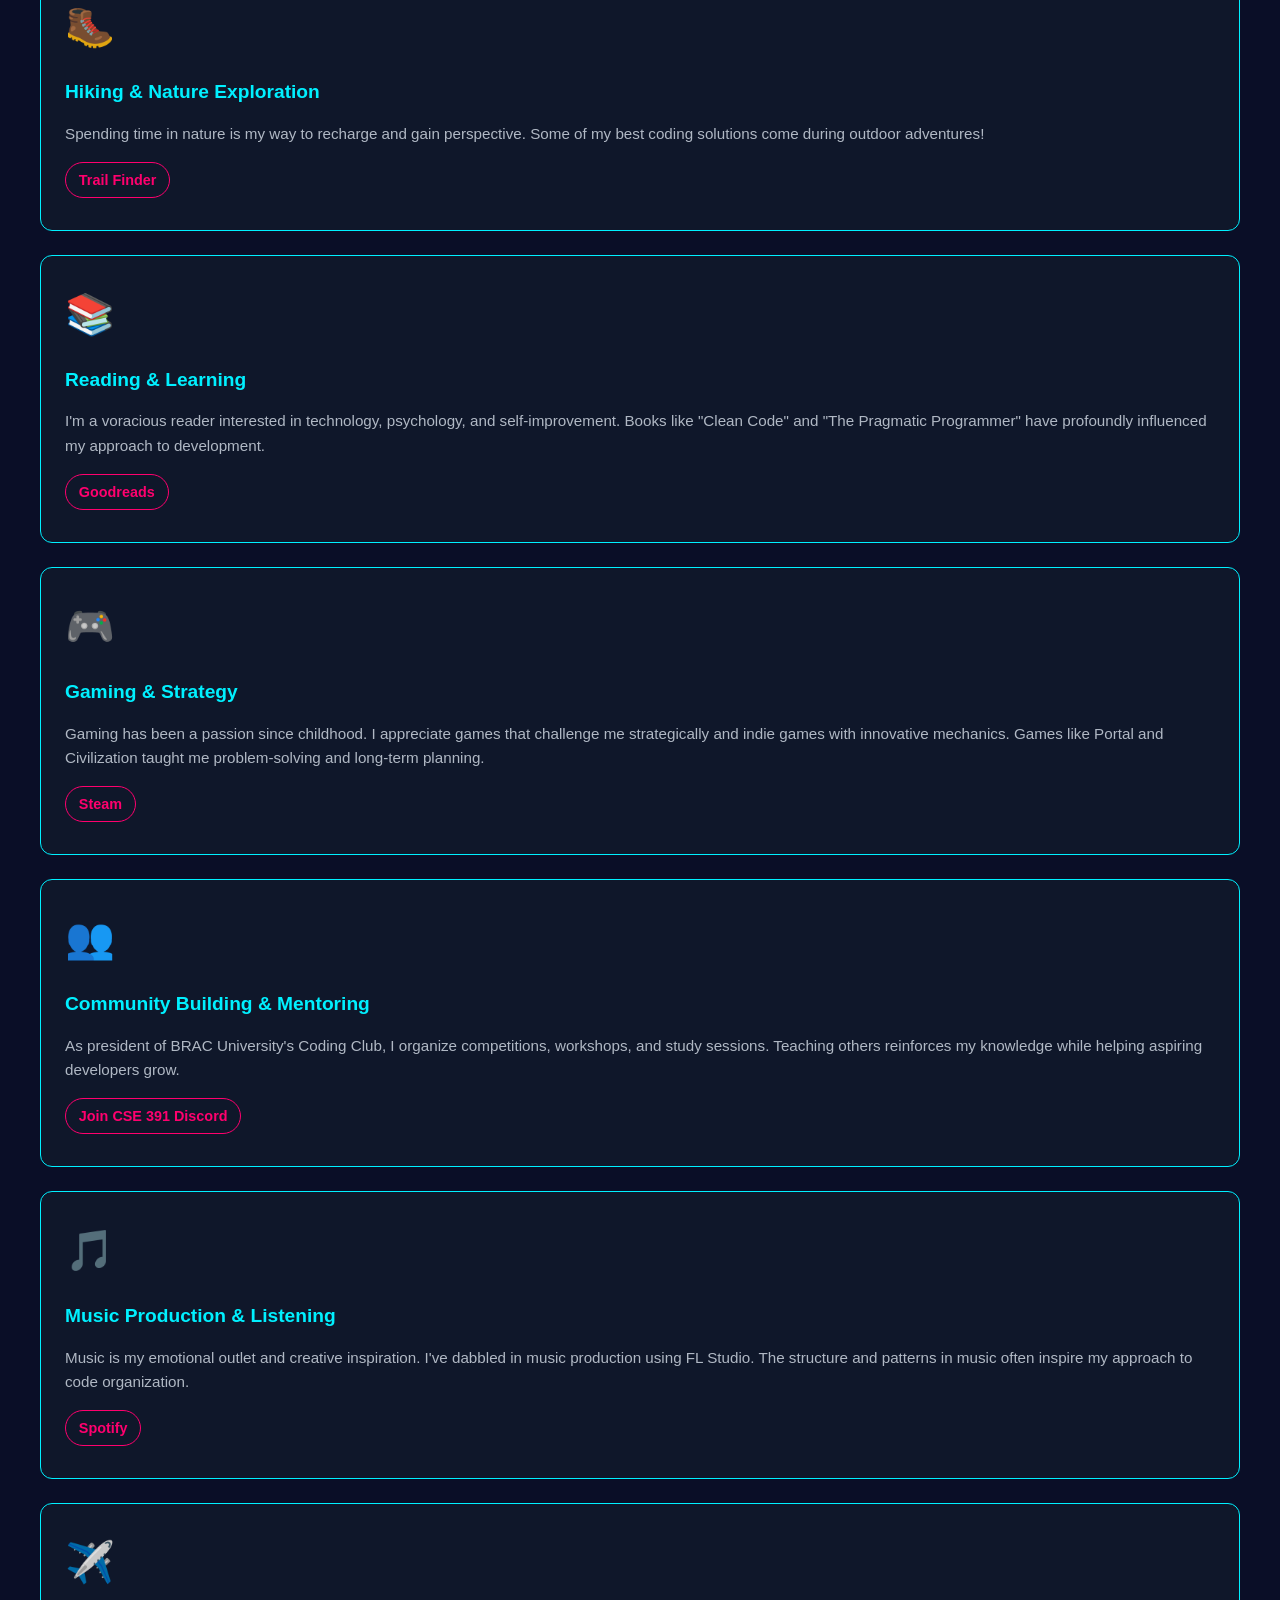
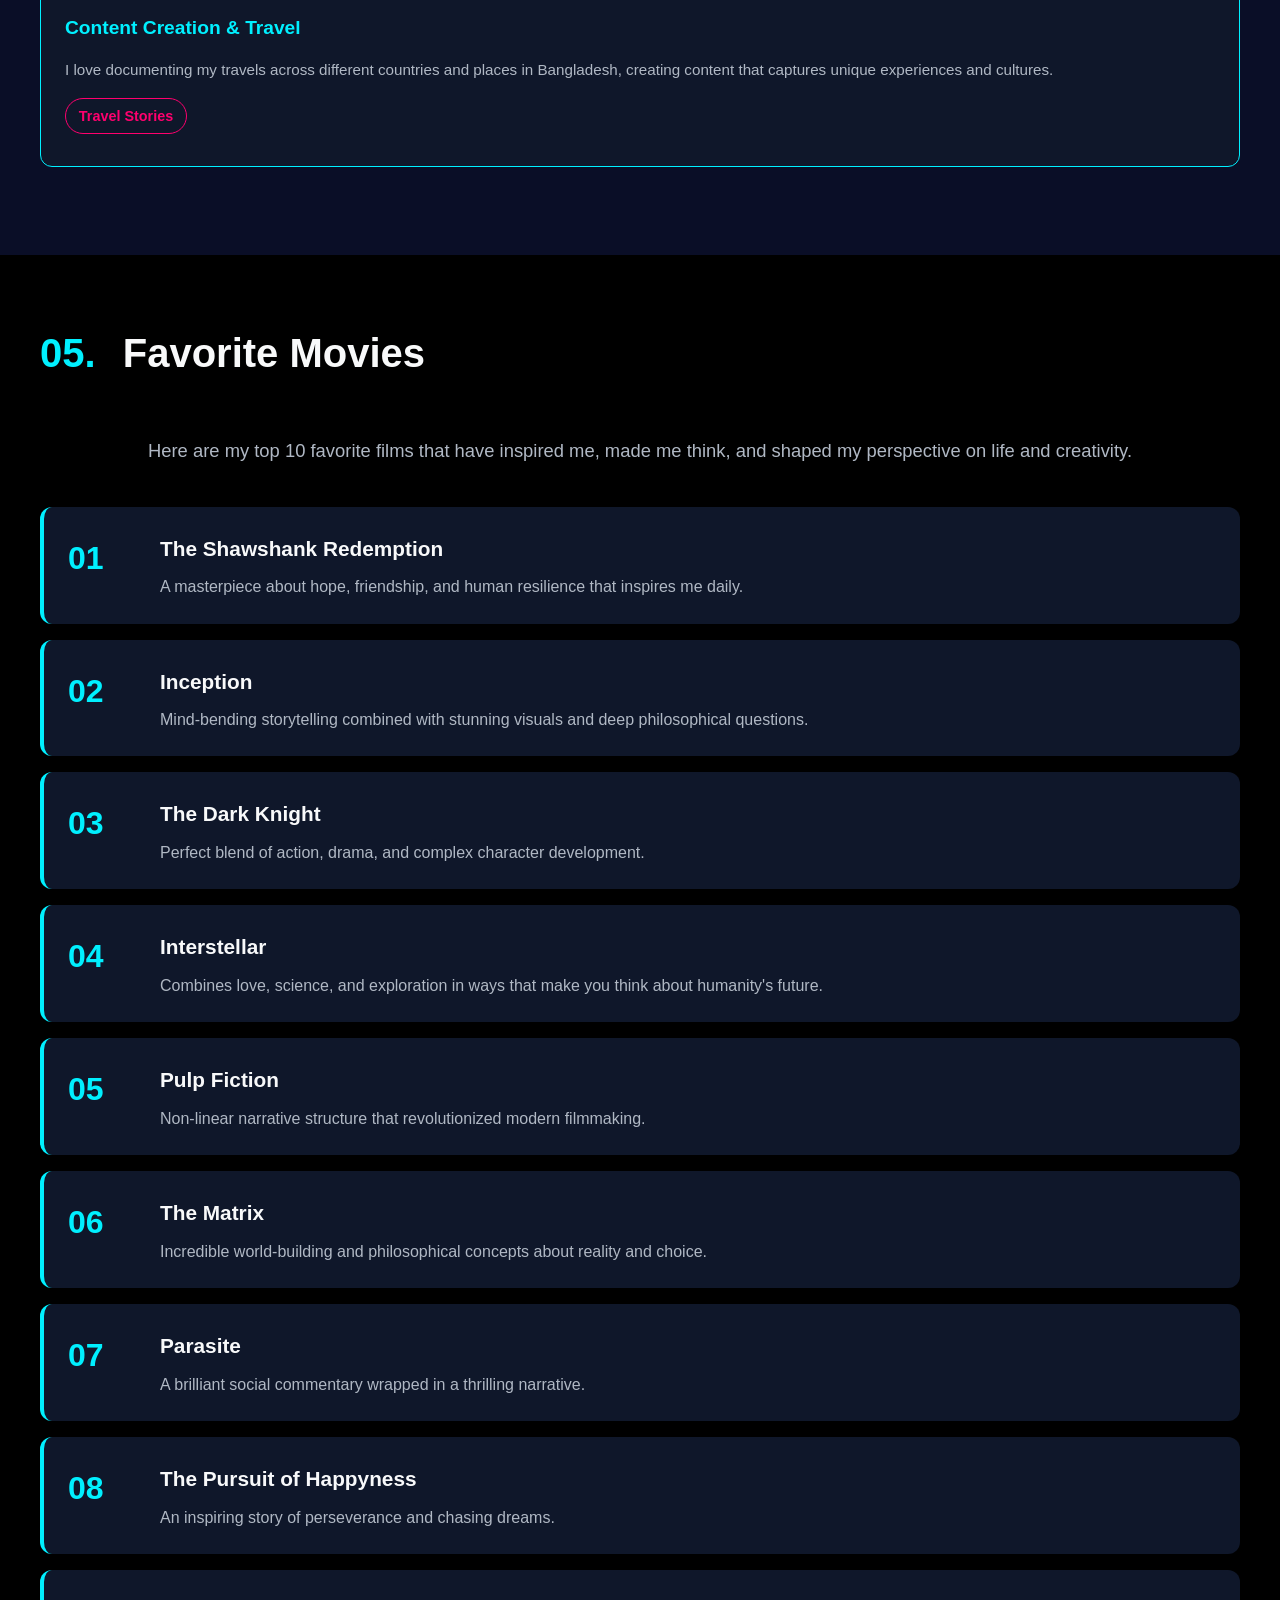
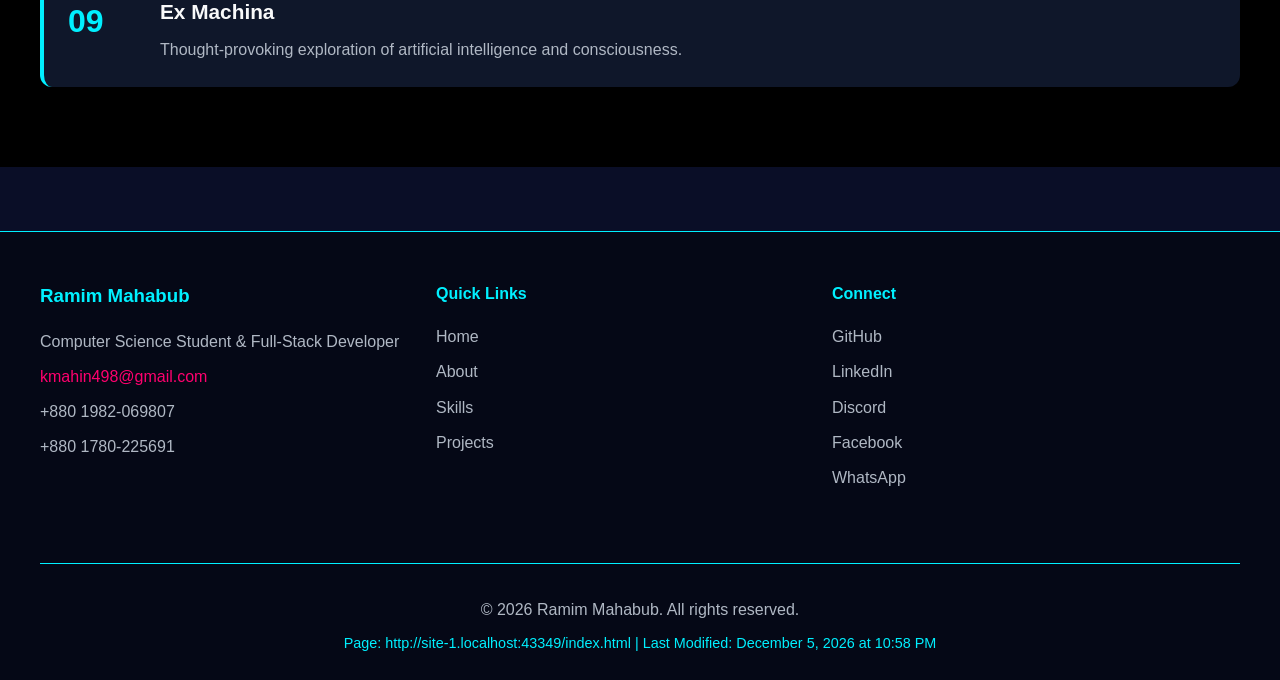
==== commit 61d42373: "Add internal CSS and inline styles for CSE 391 assignment requirements" ====
--- a/index.html
+++ b/index.html
@@ -8,6 +8,34 @@
     <meta name="keywords" content="web development, full-stack developer, computer science, BRAC University, programming">
     <title>Ramim Mahabub | Computer Science Developer</title>
     <link rel="stylesheet" href="styles.css">
+    
+    <!-- Internal CSS for specific styling -->
+    <style>
+        /* Internal CSS as required by assignment */
+        .highlight-text {
+            background: linear-gradient(90deg, #00f0ff, #b967ff);
+            -webkit-background-clip: text;
+            -webkit-text-fill-color: transparent;
+            background-clip: text;
+            font-weight: 700;
+        }
+        
+        .emphasis-box {
+            border-left: 4px solid #ff006e;
+            padding-left: 1.5rem;
+            margin: 1.5rem 0;
+            background: rgba(255, 0, 110, 0.05);
+            border-radius: 4px;
+        }
+        
+        .special-heading {
+            text-transform: uppercase;
+            letter-spacing: 3px;
+            color: #00f0ff;
+            text-shadow: 0 0 10px rgba(0, 240, 255, 0.5);
+        }
+    </style>
+    
     <link rel="preconnect" href="https://fonts.googleapis.com">
     <link rel="preconnect" href="https://fonts.gstatic.com" crossorigin>
     <link href="https://fonts.googleapis.com/css2?family=Orbitron:wght@400;700;900&family=Rajdhani:wght@300;400;500;600;700&display=swap" rel="stylesheet">
@@ -43,13 +71,13 @@
                 <span class="glitch" data-text="RAMIM MAHABUB">RAMIM MAHABUB</span>
             </h1>
             <p class="hero-subtitle">Computer Science Student × Full-Stack Developer</p>
-            <p class="hero-description">
-                Building the future one line of code at a time. Passionate about creating <strong>innovative web experiences</strong> and solving real-world problems through technology.
+            <p class="hero-description" style="max-width: 700px; margin: 0 auto 2rem;">
+                Building the future one line of code at a time. Passionate about creating <strong style="color: #00f0ff;">innovative web experiences</strong> and solving real-world problems through technology.
             </p>
             <div class="hero-quote">
-                <div class="quote-icon">"</div>
-                <p class="quote-text">"Allah (Alone) is Sufficient for us, and He is the Best Disposer of affairs (for us)."</p>
-                <p class="quote-source">— Al-Qur'an 3:173</p>
+                <div class="quote-icon" style="font-size: 3rem; color: #00f0ff; opacity: 0.5;">"</div>
+                <p class="quote-text" style="font-style: italic; font-size: 1.2rem;">"Allah (Alone) is Sufficient for us, and He is the Best Disposer of affairs (for us)."</p>
+                <p class="quote-source" style="color: #b967ff; font-weight: 600;">— Al-Qur'an 3:173</p>
             </div>
         </div>
         <div class="scroll-indicator">
@@ -67,25 +95,25 @@
             <div class="about-grid">
                 <div class="about-card">
                     <div class="card-icon">👨‍💻</div>
-                    <h3>Who I Am</h3>
+                    <h3 class="special-heading">Who I Am</h3>
                     <p>
-                        I'm <em>Ramim Mahabub</em>, a passionate Computer Science student at <a href="https://www.bracu.ac.bd/" target="_blank" rel="noopener noreferrer" class="inline-link">BRAC University</a>. 
+                        I'm <em style="color: #00f0ff; font-weight: 600;">Ramim Mahabub</em>, a passionate Computer Science student at <a href="https://www.bracu.ac.bd/" target="_blank" rel="noopener noreferrer" class="inline-link">BRAC University</a>. 
                         My journey in technology started with a curiosity about how websites work, and it has evolved into a deep passion for <strong>full-stack web development</strong>. I'm also exploring AI workflows and agentic systems to build smarter automation.
                     </p>
                 </div>
                 <div class="about-card">
                     <div class="card-icon">🎯</div>
-                    <h3>What I Do</h3>
+                    <h3 class="special-heading" style="margin-bottom: 1rem;">What I Do</h3>
                     <p>
-                        I specialize in building modern, responsive web applications using cutting-edge technologies like <strong>React</strong>, <strong>Next.js</strong>, <strong>TypeScript</strong>, and <strong>Python Flask</strong>. 
+                        I specialize in building modern, responsive web applications using cutting-edge technologies like <strong style="color: #00f0ff;">React</strong>, <strong style="color: #00f0ff;">Next.js</strong>, <strong style="color: #b967ff;">TypeScript</strong>, and <strong style="color: #ff006e;">Python Flask</strong>. 
                         From concept to deployment, I love turning ideas into functional, beautiful applications.
                     </p>
                 </div>
                 <div class="about-card">
                     <div class="card-icon">💡</div>
-                    <h3>My Philosophy</h3>
+                    <h3 class="special-heading" style="margin-bottom: 1rem;">My Philosophy</h3>
                     <p>
-                        I believe in writing clean, maintainable code and creating user experiences that delight. Every project is an opportunity to learn, grow, and push the boundaries of what's possible on the web.
+                        I believe in writing <span style="color: #00f0ff; font-weight: 600;">clean, maintainable code</span> and creating user experiences that delight. Every project is an opportunity to learn, grow, and push the boundaries of what's possible on the web.
                         Join our learning community on the <a href="https://discord.com/channels/1467294991951855688" target="_blank" rel="noopener noreferrer" class="inline-link">CSE 391 Discord</a>!
                     </p>
                 </div>
@@ -110,8 +138,8 @@
                         </div>
                     </div>
                     <div class="education-details">
-                        <p><strong>Major:</strong> Computer Science</p>
-                        <p><strong>Focus Areas:</strong> Web Development, Database Systems, Algorithms & Data Structures</p>
+                        <p style="font-size: 1.05rem;"><strong>Major:</strong> <span style="color: #00f0ff;">Computer Science</span></p>
+                        <p style="font-size: 1.05rem;"><strong>Focus Areas:</strong> <span style="color: #b967ff;">Web Development, Database Systems, Algorithms & Data Structures</span></p>
                         <p><strong>Relevant Coursework:</strong></p>
                         <ul>
                             <li>Web Application Development</li>
@@ -136,8 +164,8 @@
             <h2 class="section-title">
                 <span class="title-number">03.</span> Technical Skills
             </h2>
-            <div class="skills-intro">
-                <p>My technical expertise spans the full stack of modern web development, from database design to pixel-perfect UI implementation.</p>
+            <div class="skills-intro emphasis-box">
+                <p style="font-size: 1.1rem; line-height: 1.8;">My technical expertise spans the <strong style="color: #00f0ff;">full stack</strong> of modern web development, from <em style="color: #b967ff;">database design</em> to <em style="color: #ff006e;">pixel-perfect UI implementation</em>.</p>
             </div>
             
             <!-- Skills Table -->
@@ -365,7 +393,7 @@
                 <span class="title-number">05.</span> Favorite Movies
             </h2>
             <div class="favorites-intro">
-                <p>Here are my top 10 favorite films that have inspired me, made me think, and shaped my perspective on life and creativity.</p>
+                <p style="font-size: 1.15rem; text-align: center; color: #b0b8c4; margin-bottom: 2.5rem;">Here are my top 10 favorite films that have inspired me, made me think, and shaped my perspective on life and creativity.</p>
             </div>
             <div class="movies-list">
                 <div class="movie-item">
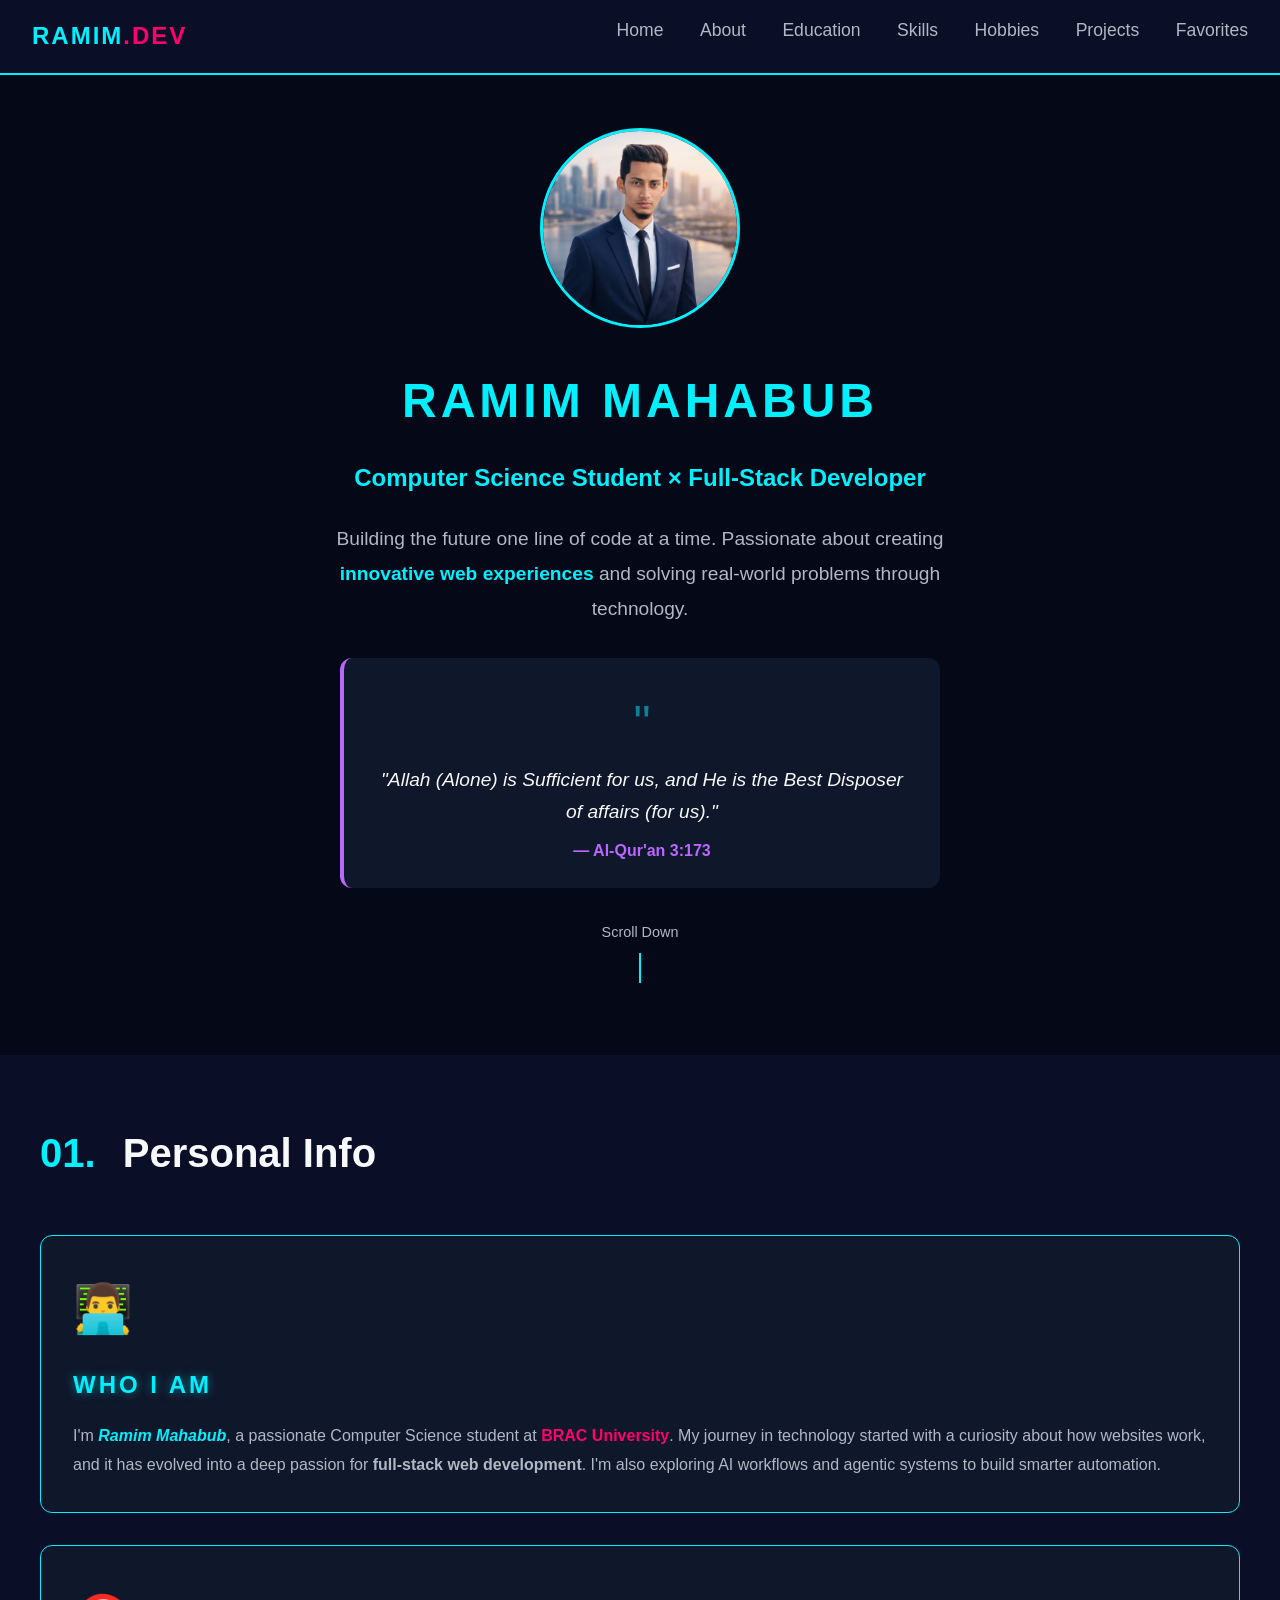
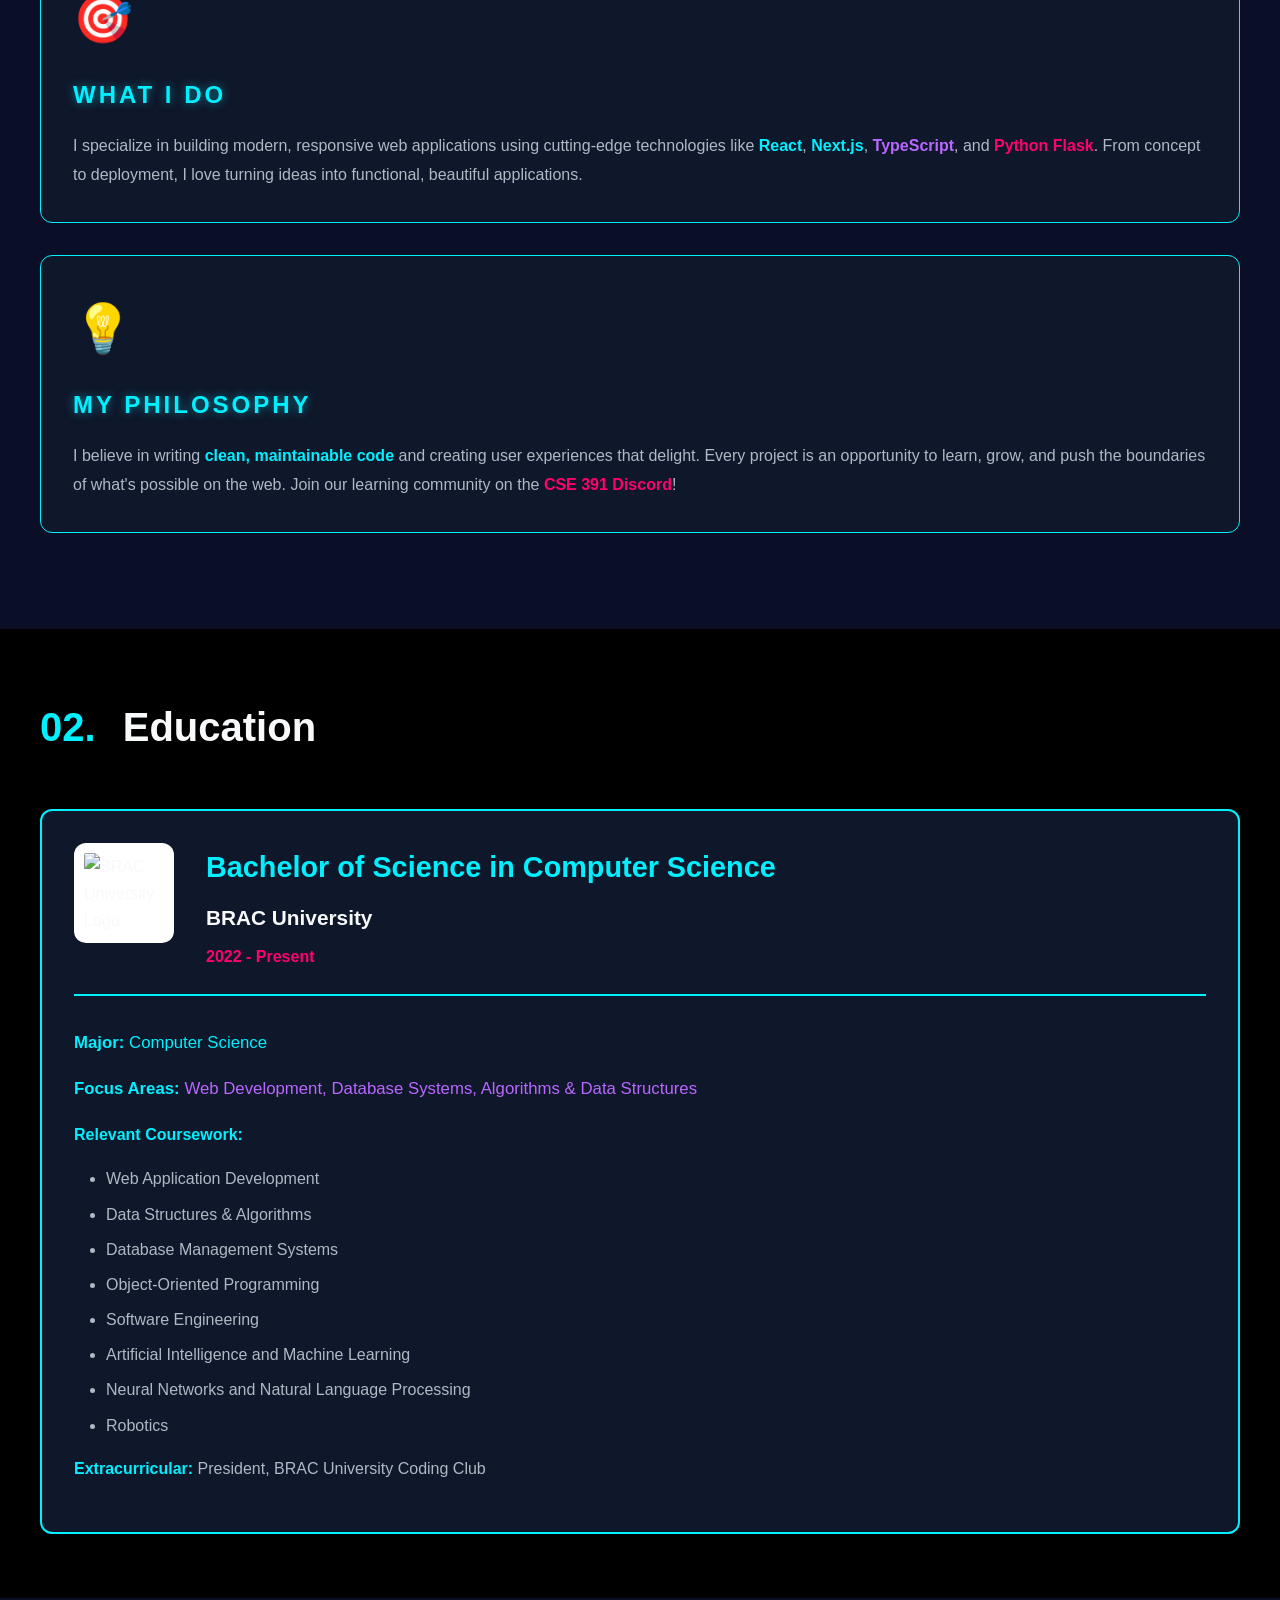
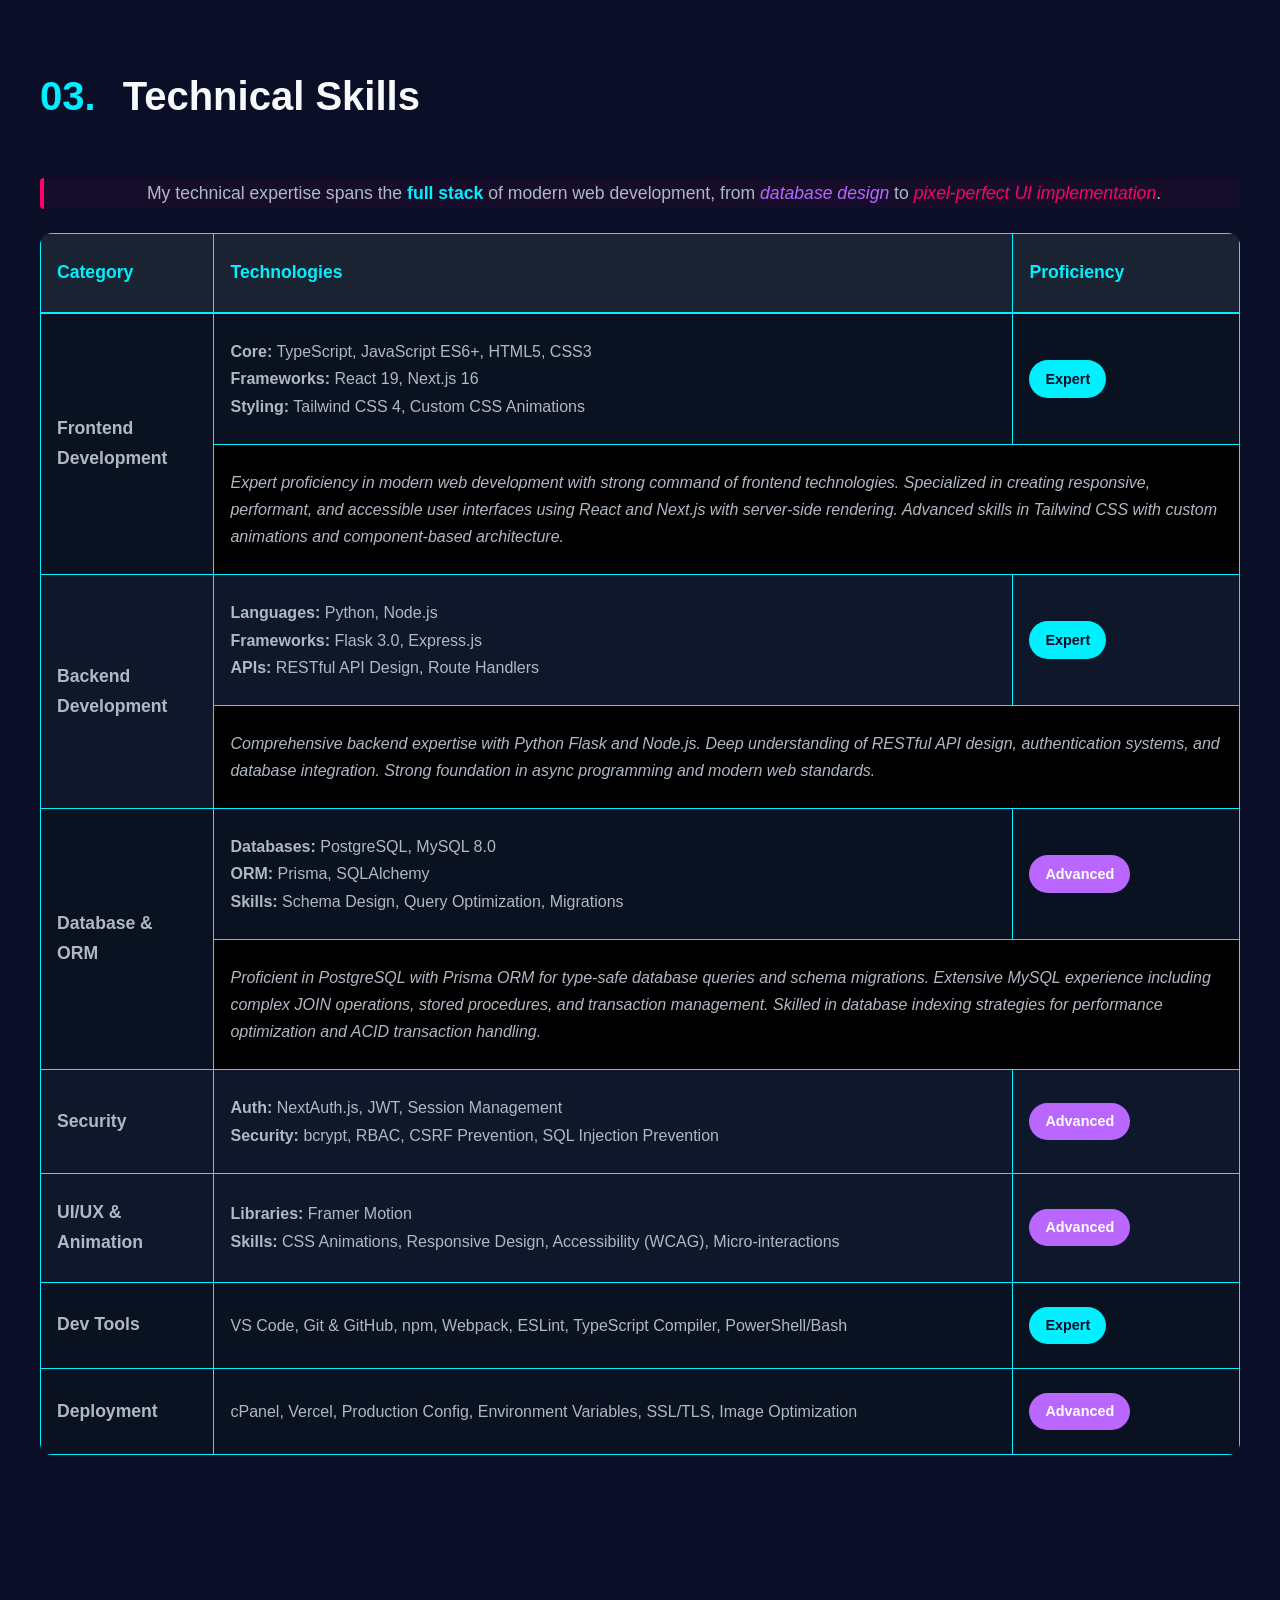
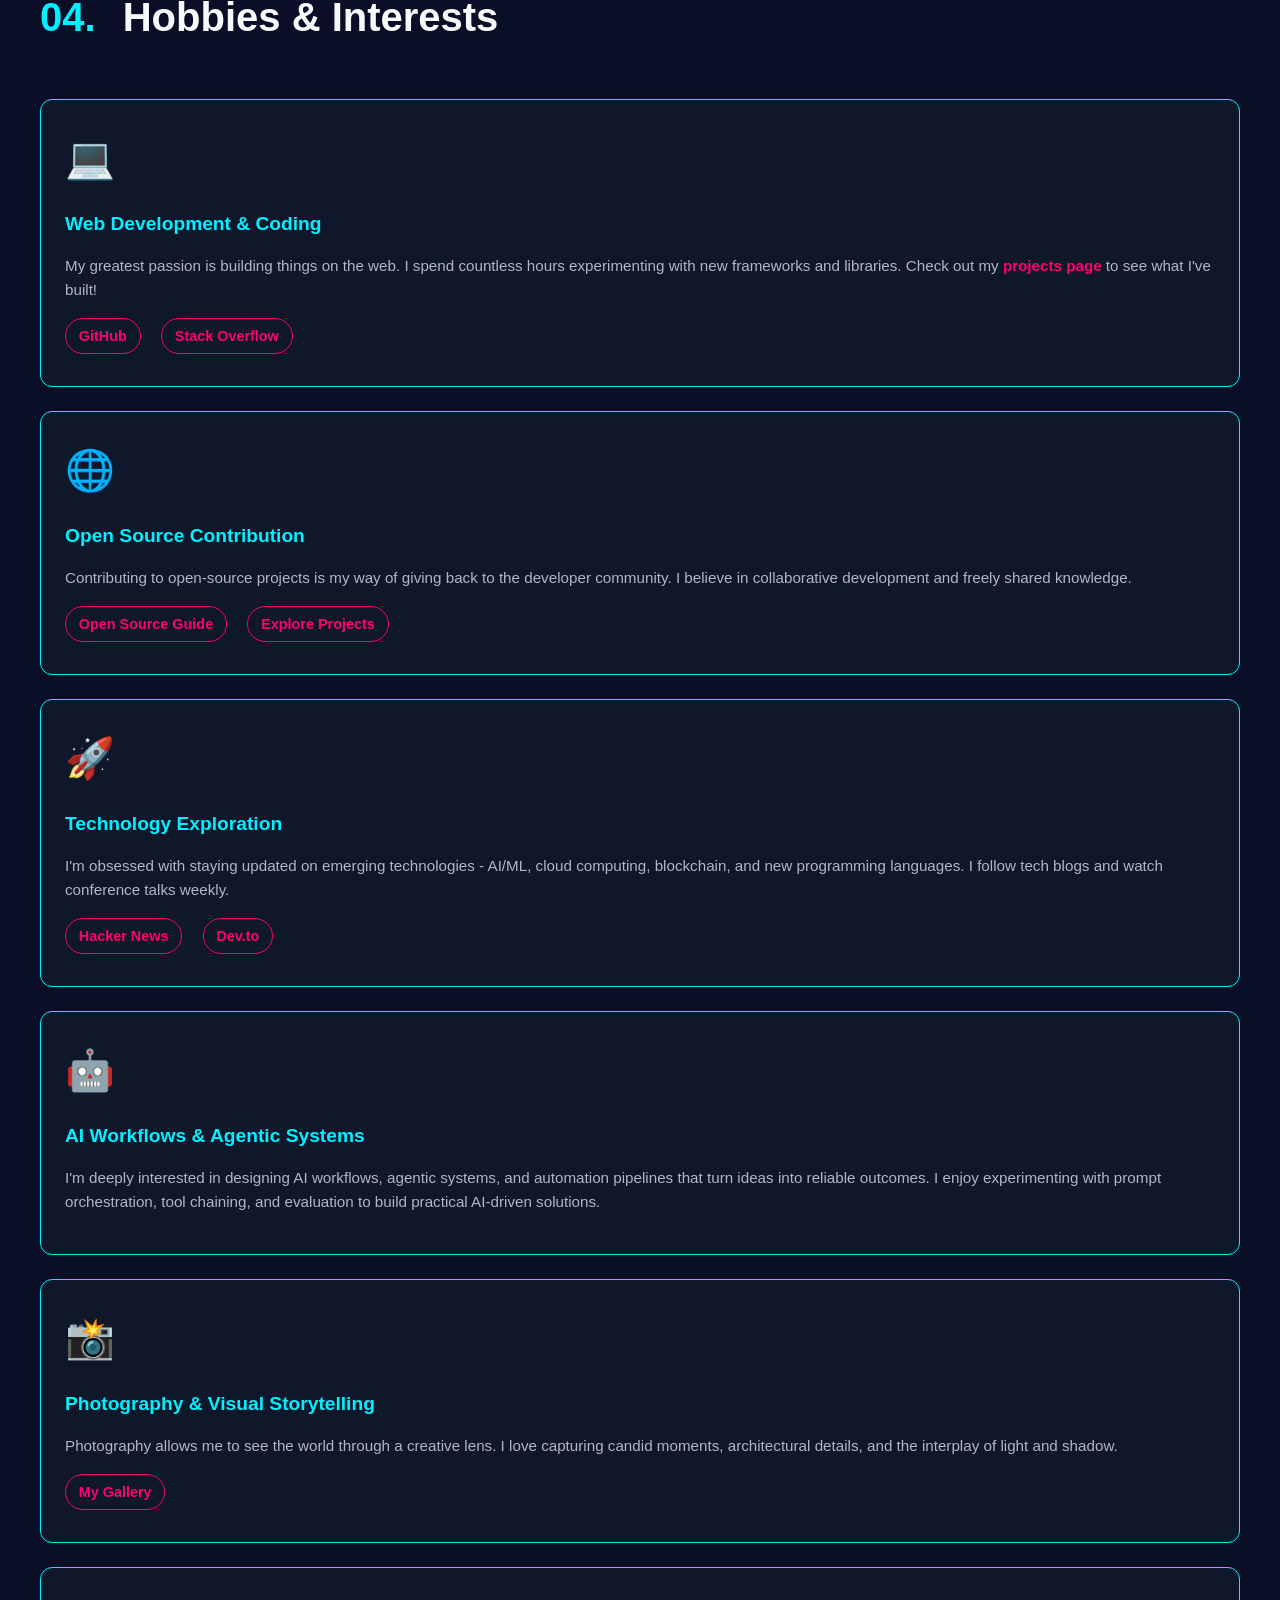
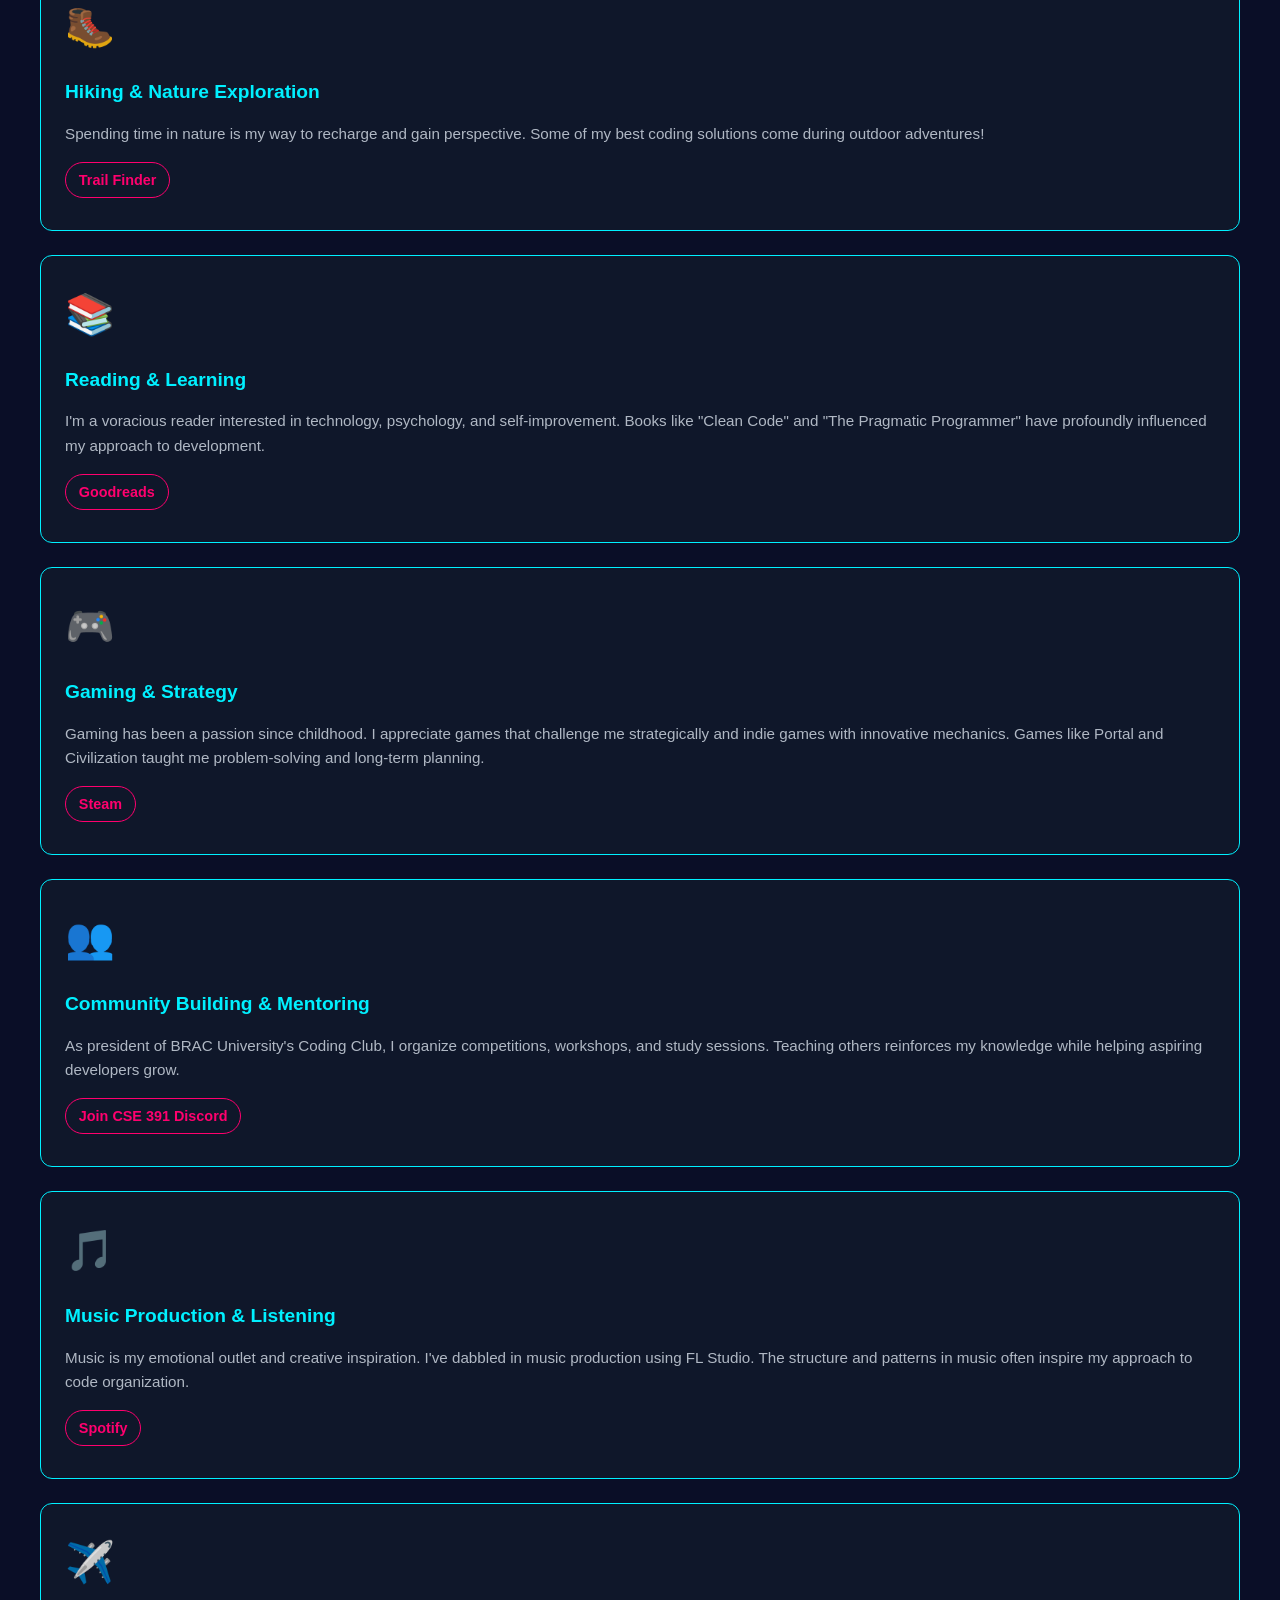
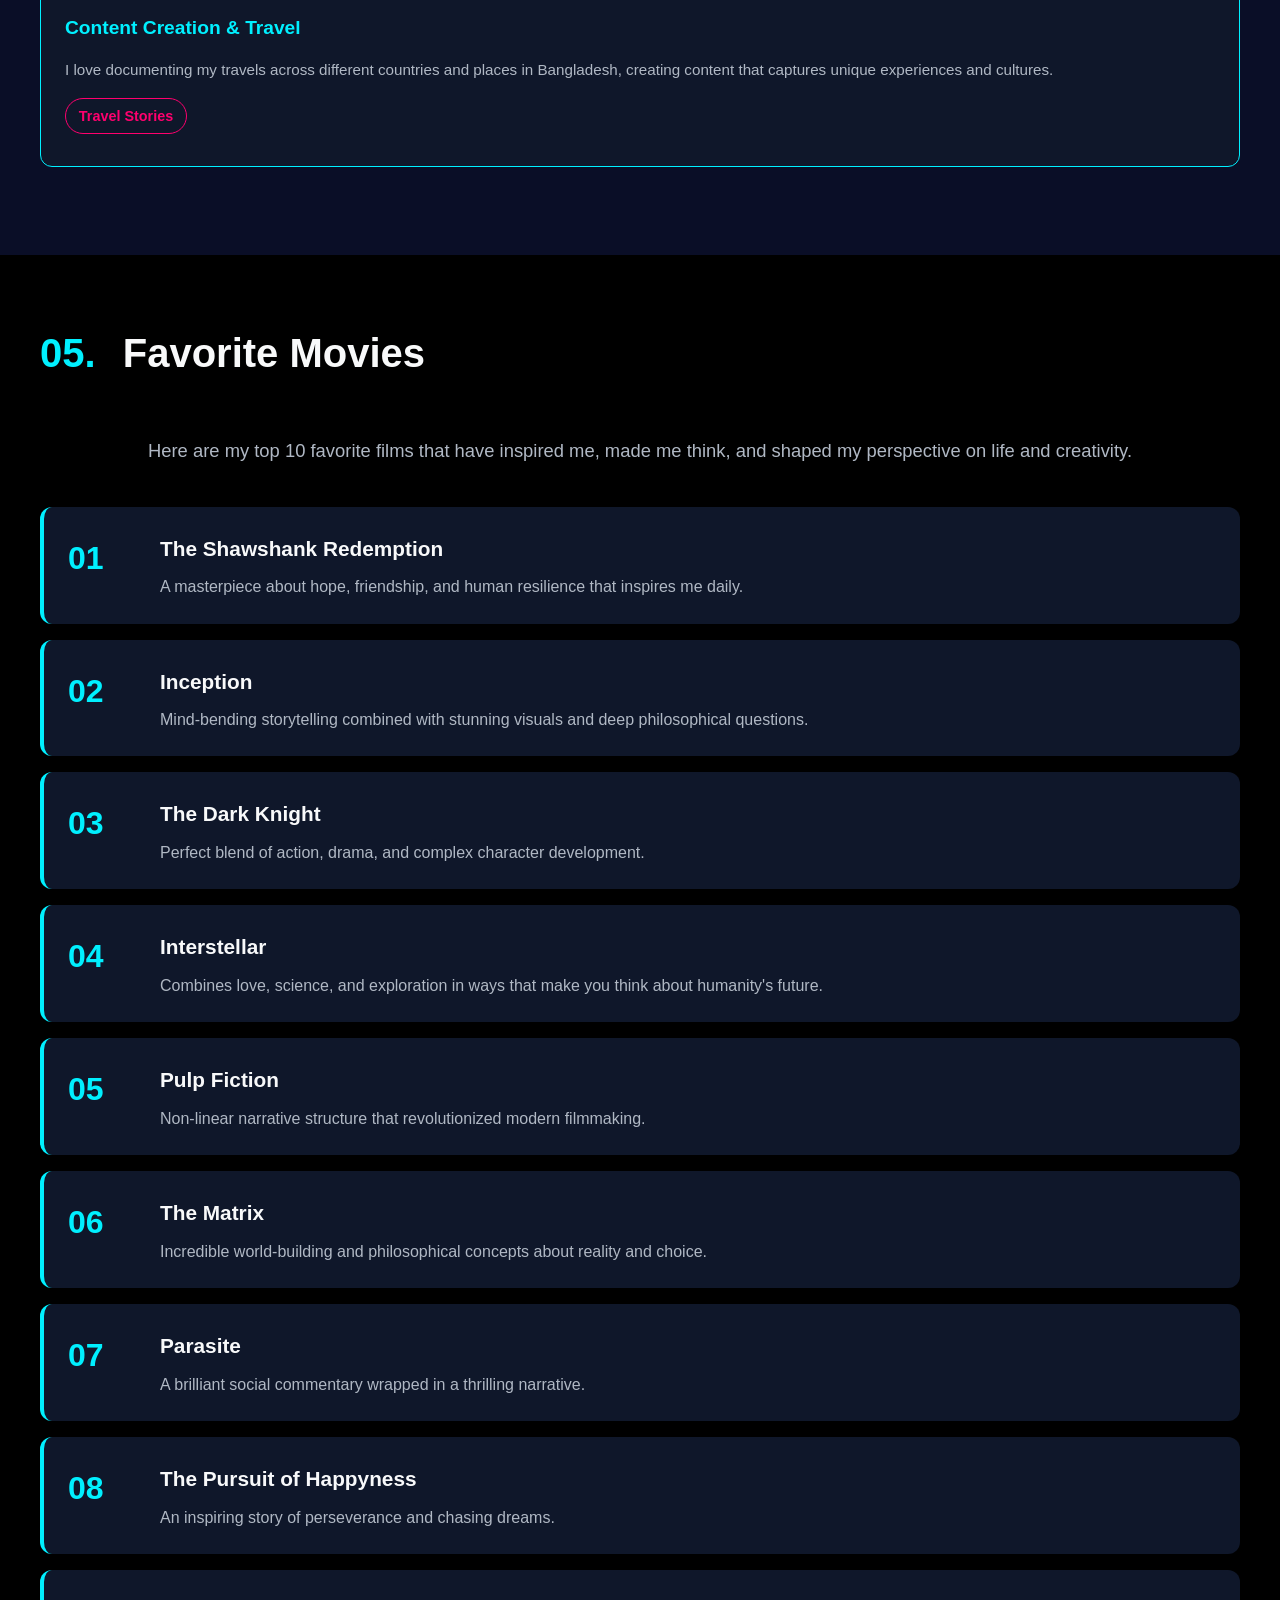
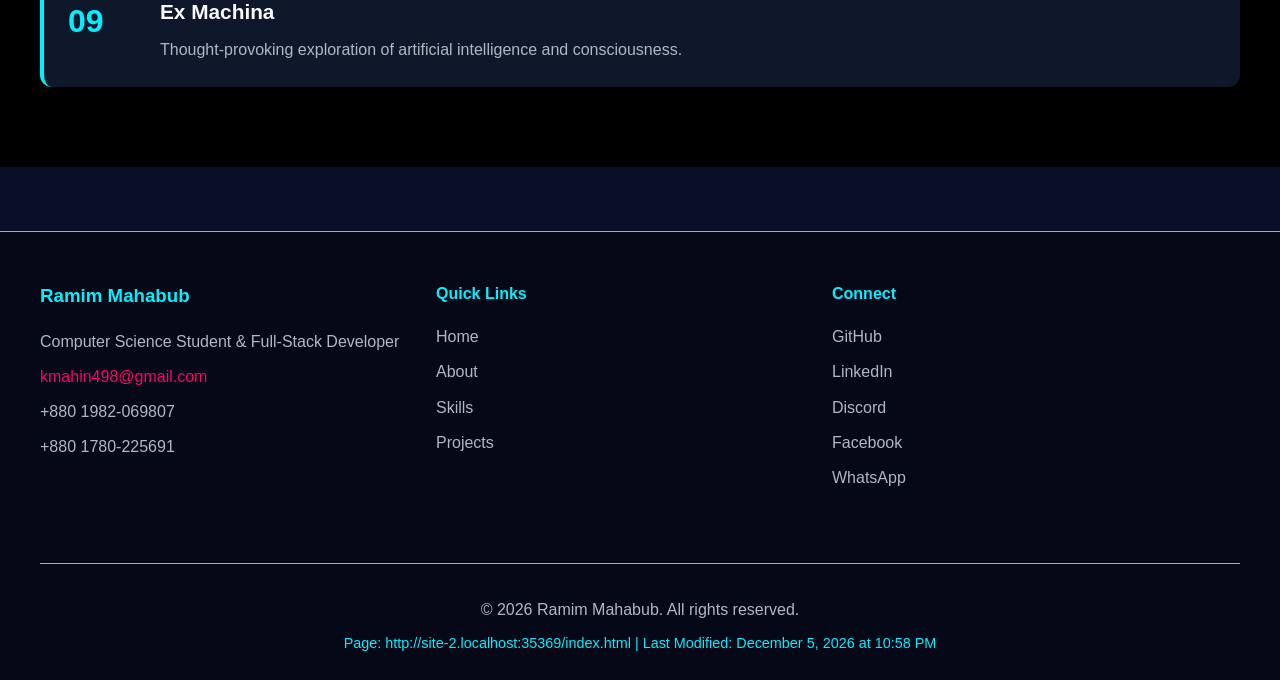
==== commit 050d305a: "dd" ====
--- a/index.html
+++ b/index.html
@@ -9,9 +9,9 @@
     <title>Ramim Mahabub | Computer Science Developer</title>
     <link rel="stylesheet" href="styles.css">
     
-    <!-- Internal CSS for specific styling -->
+    <!-- Internal CSS  -->
     <style>
-        /* Internal CSS as required by assignment */
+        /* Internal CSS */
         .highlight-text {
             background: linear-gradient(90deg, #00f0ff, #b967ff);
             -webkit-background-clip: text;
--- a/styles.css
+++ b/styles.css
@@ -1,11 +1,4 @@
-/* ======================================
-   SIMPLIFIED CSS - BASIC PROPERTIES ONLY
-   Following CSE 391 Course Standards
-   ====================================== */
-
-/* ======================================
-   GLOBAL STYLES & RESET
-   ====================================== */
+/* GLOBAL STYLES */
 * {
     margin: 0;
     padding: 0;
@@ -24,9 +17,7 @@
     line-height: 1.7;
 }
 
-/* ======================================
-   NAVIGATION
-   ====================================== */
+/* NAVIGATION */
 .navbar {
     position: fixed;
     top: 0;
@@ -87,9 +78,7 @@
     clear: both;
 }
 
-/* ======================================
-   HERO SECTION
-   ====================================== */
+/* HERO SECTION */
 .hero {
     min-height: 100vh;
     text-align: center;
@@ -192,9 +181,7 @@
     margin: 0.5rem auto;
 }
 
-/* ======================================
-   SECTIONS
-   ====================================== */
+/* SECTIONS */
 .section {
     padding: 4rem 2rem;
 }
@@ -216,9 +203,7 @@
     margin-right: 1rem;
 }
 
-/* ======================================
-   ABOUT SECTION
-   ====================================== */
+/* ABOUT SECTION */
 .about-grid {
     width: 100%;
 }
@@ -263,9 +248,7 @@
     text-decoration: underline;
 }
 
-/* ======================================
-   EDUCATION SECTION
-   ====================================== */
+/* EDUCATION SECTION */
 .education-section {
     background-color: #000000;
 }
@@ -337,9 +320,7 @@
     margin-bottom: 0.5rem;
 }
 
-/* ======================================
-   SKILLS SECTION & TABLE
-   ====================================== */
+/* SKILLS SECTION & TABLE */
 .skills-intro {
     font-size: 1.2rem;
     color: #b0b8c4;
@@ -423,9 +404,7 @@
     color: white;
 }
 
-/* ======================================
-   HOBBIES SECTION
-   ====================================== */
+/* HOBBIES SECTION */
 .hobbies-grid {
     width: 100%;
 }
@@ -483,9 +462,7 @@
     color: #0a0e27;
 }
 
-/* ======================================
-   FAVORITES SECTION
-   ====================================== */
+/* FAVORITES SECTION */
 .favorites-section {
     background-color: #000000;
 }
@@ -537,9 +514,7 @@
     line-height: 1.6;
 }
 
-/* ======================================
-   FOOTER
-   ====================================== */
+/* FOOTER */
 .footer {
     background-color: #050816;
     padding: 3rem 2rem 1.5rem;
@@ -627,9 +602,7 @@
     color: #00f0ff;
 }
 
-/* ======================================
-   RESPONSIVE DESIGN - BASIC
-   ====================================== */
+/* RESPONSIVE DESIGN - BASIC */
 @media (max-width: 768px) {
     .nav-links li {
         margin-left: 1rem;
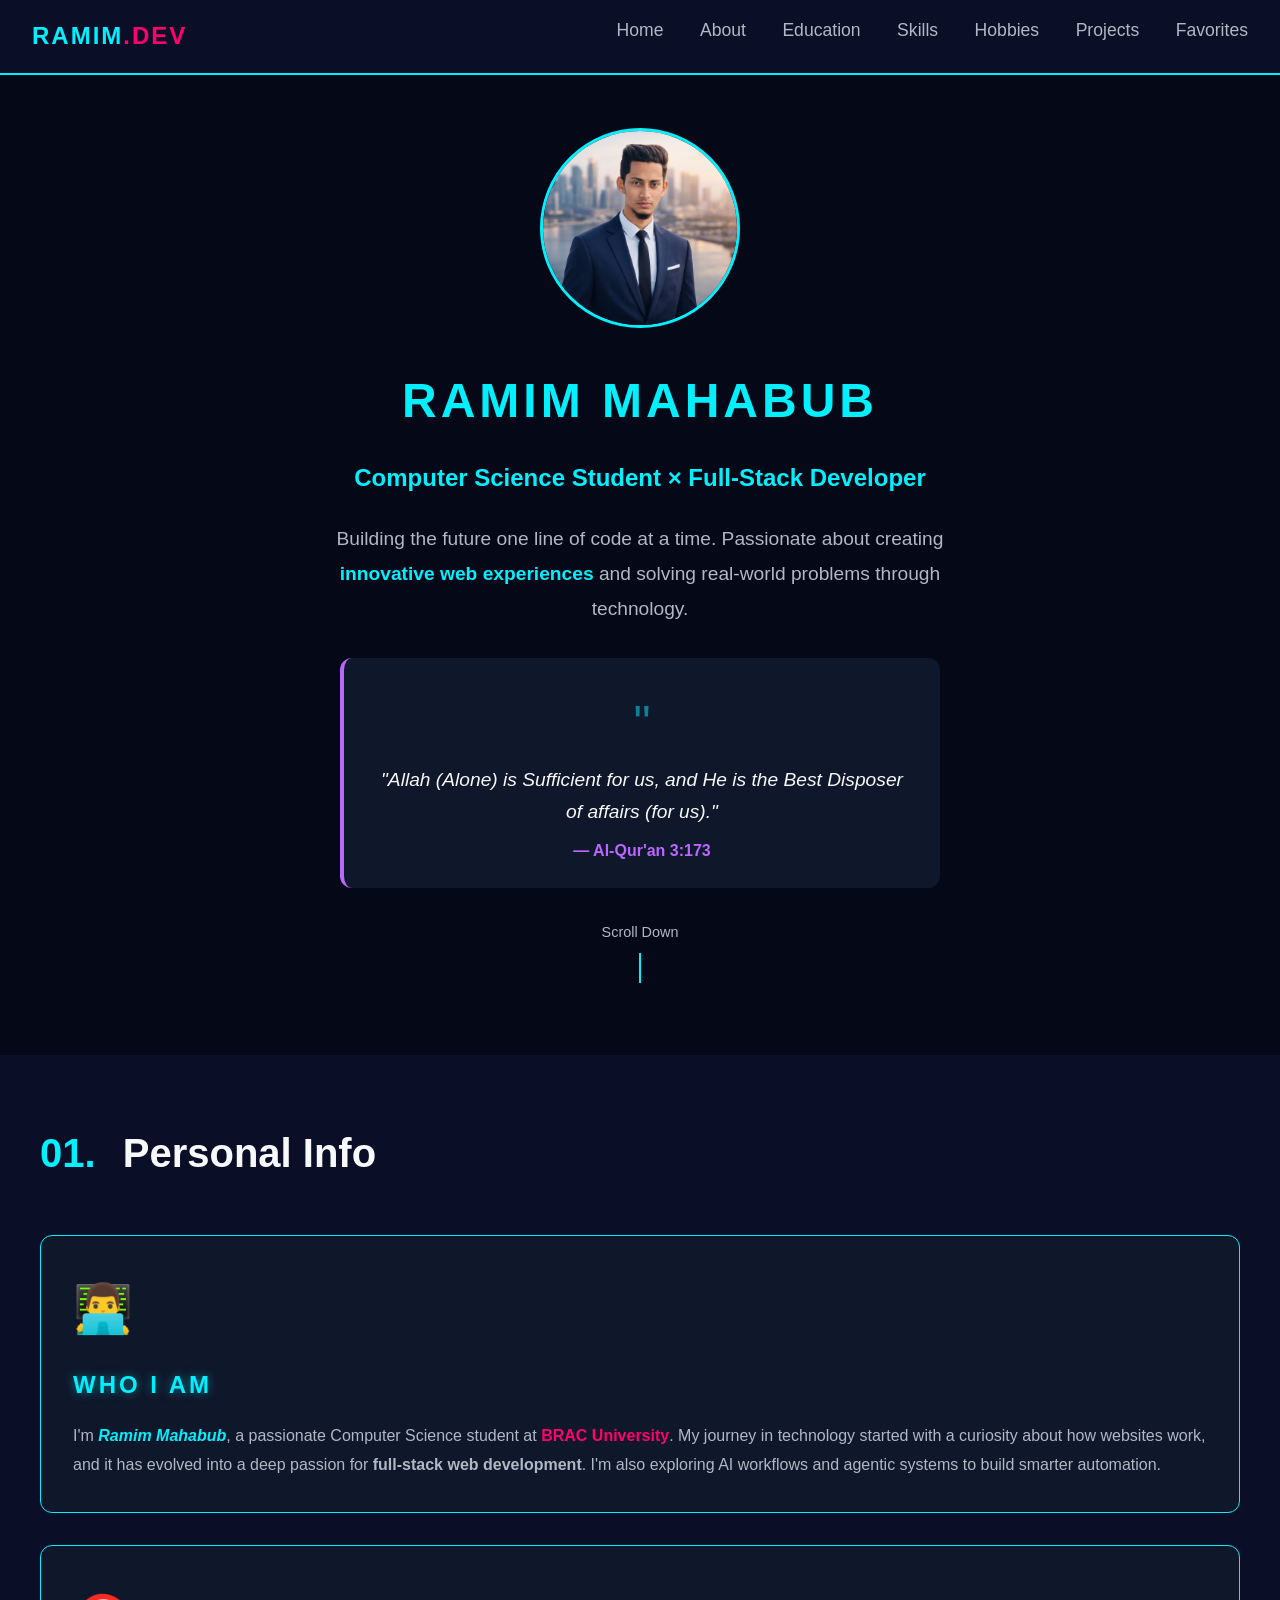
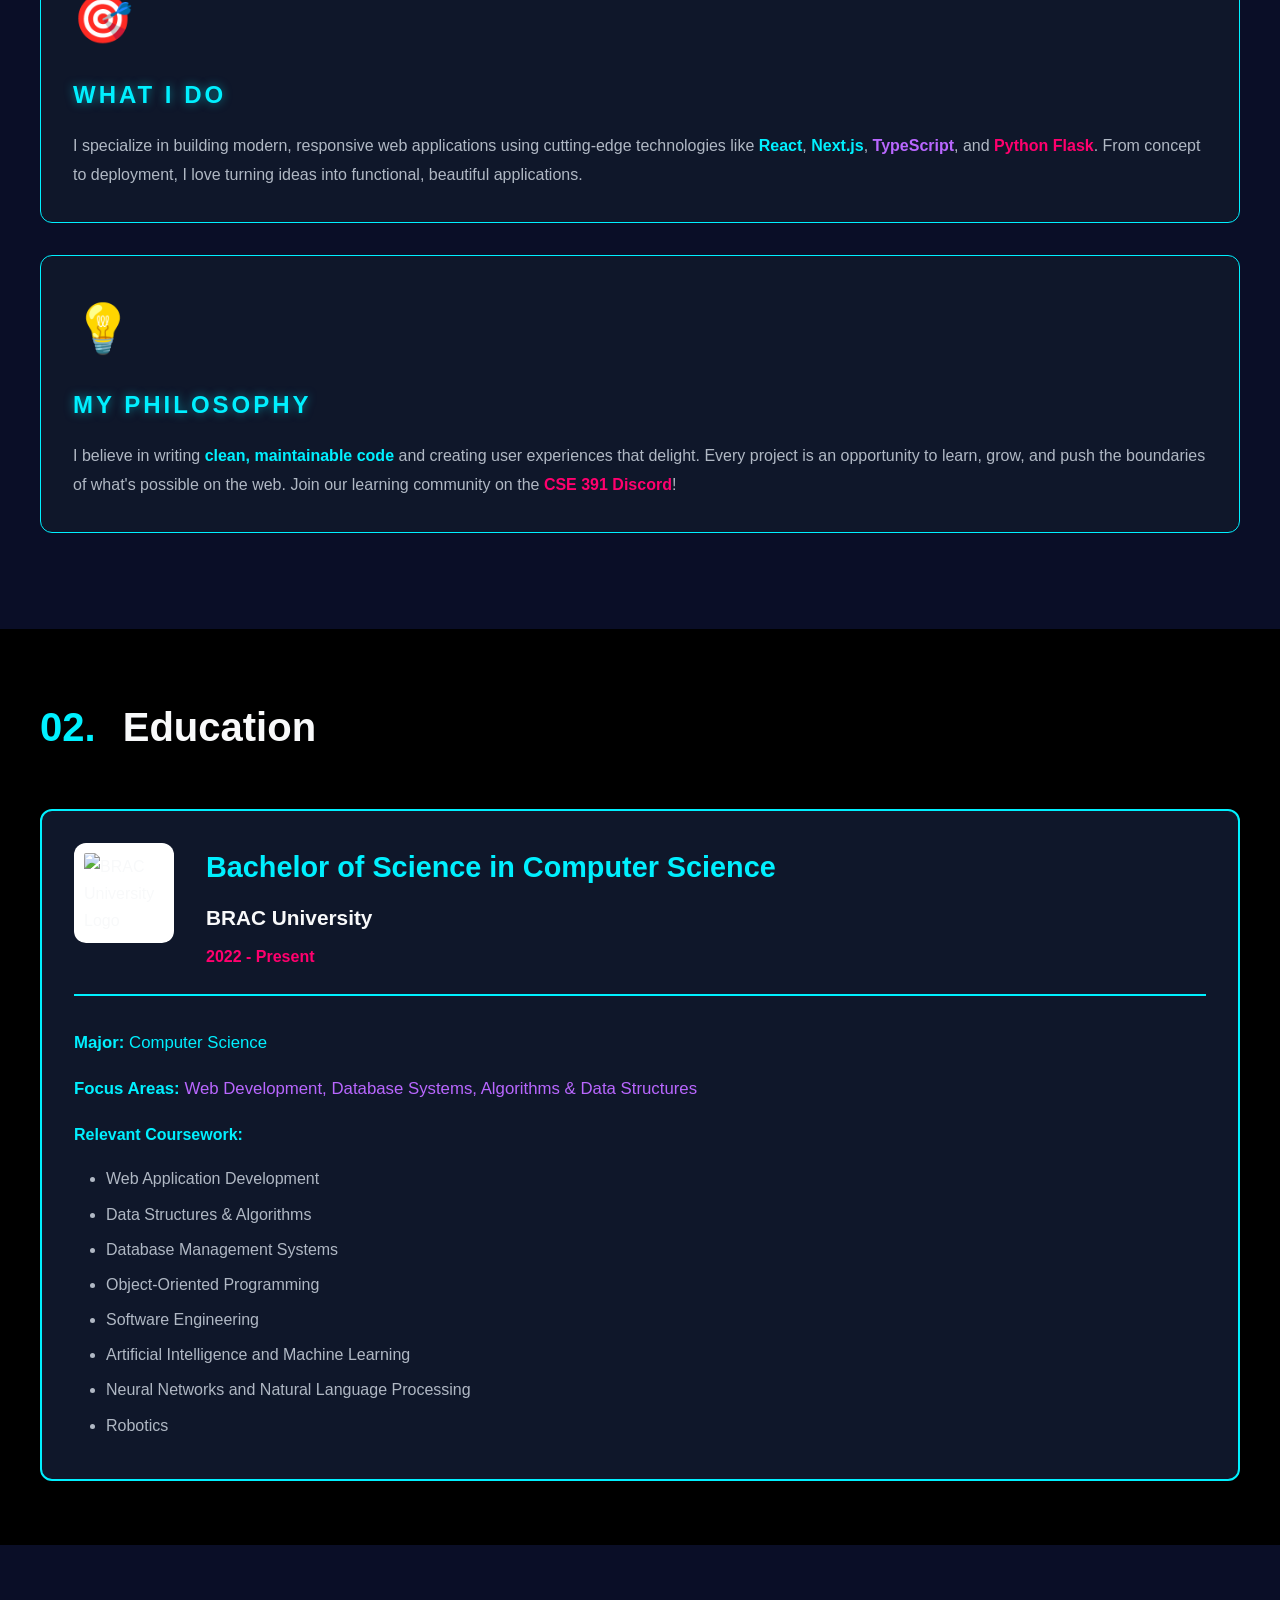
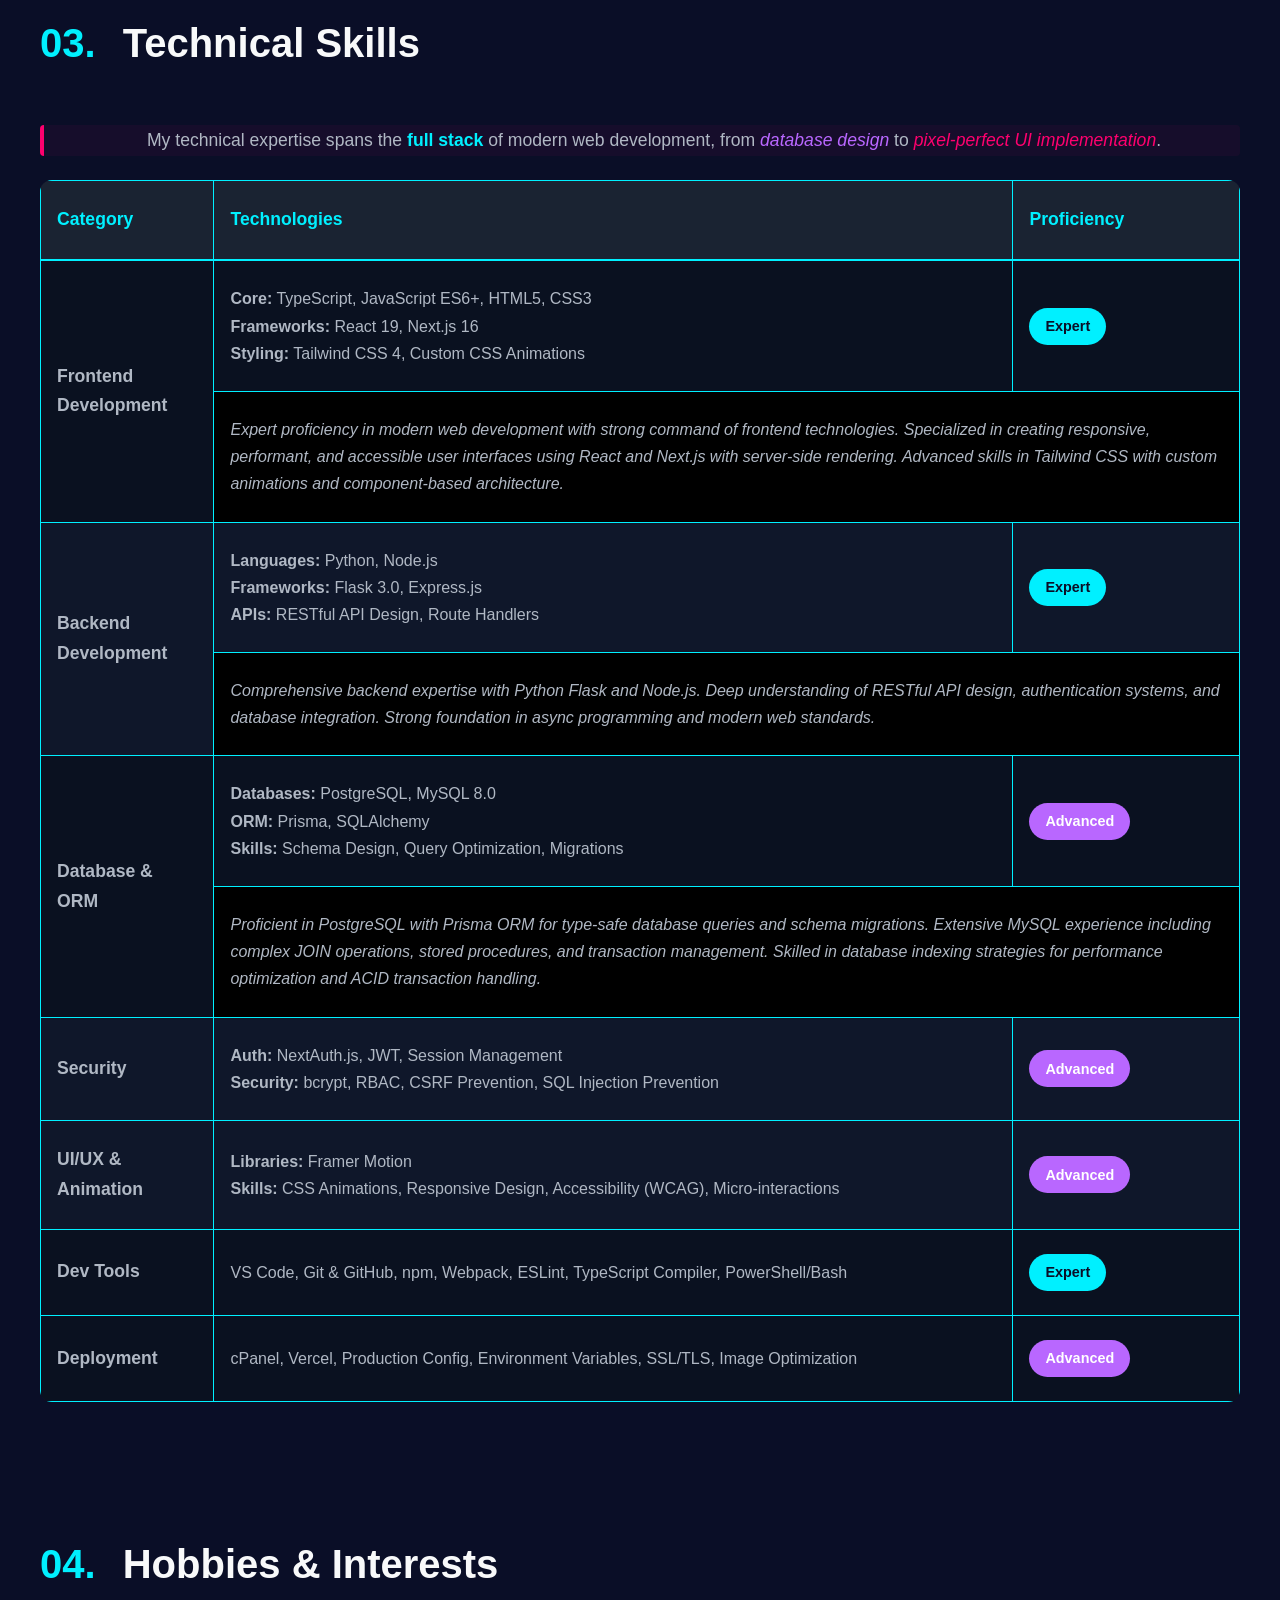
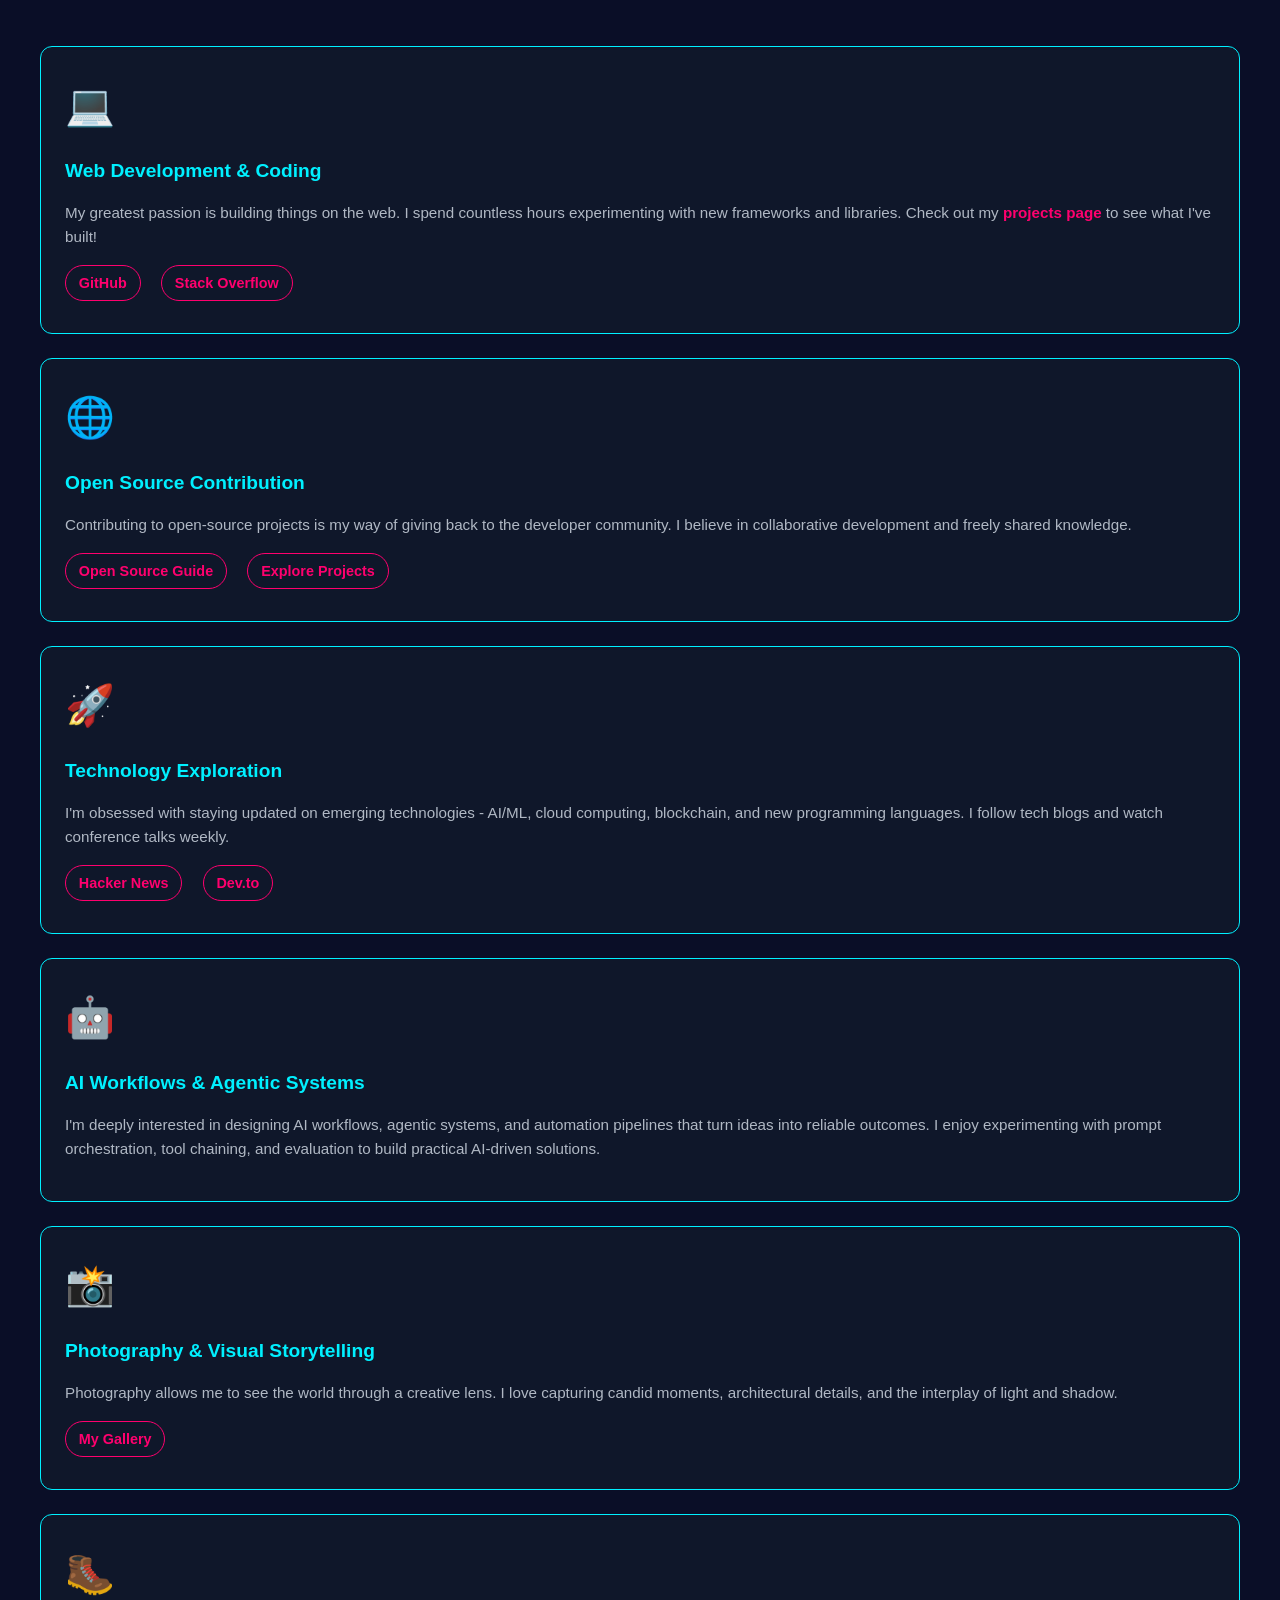
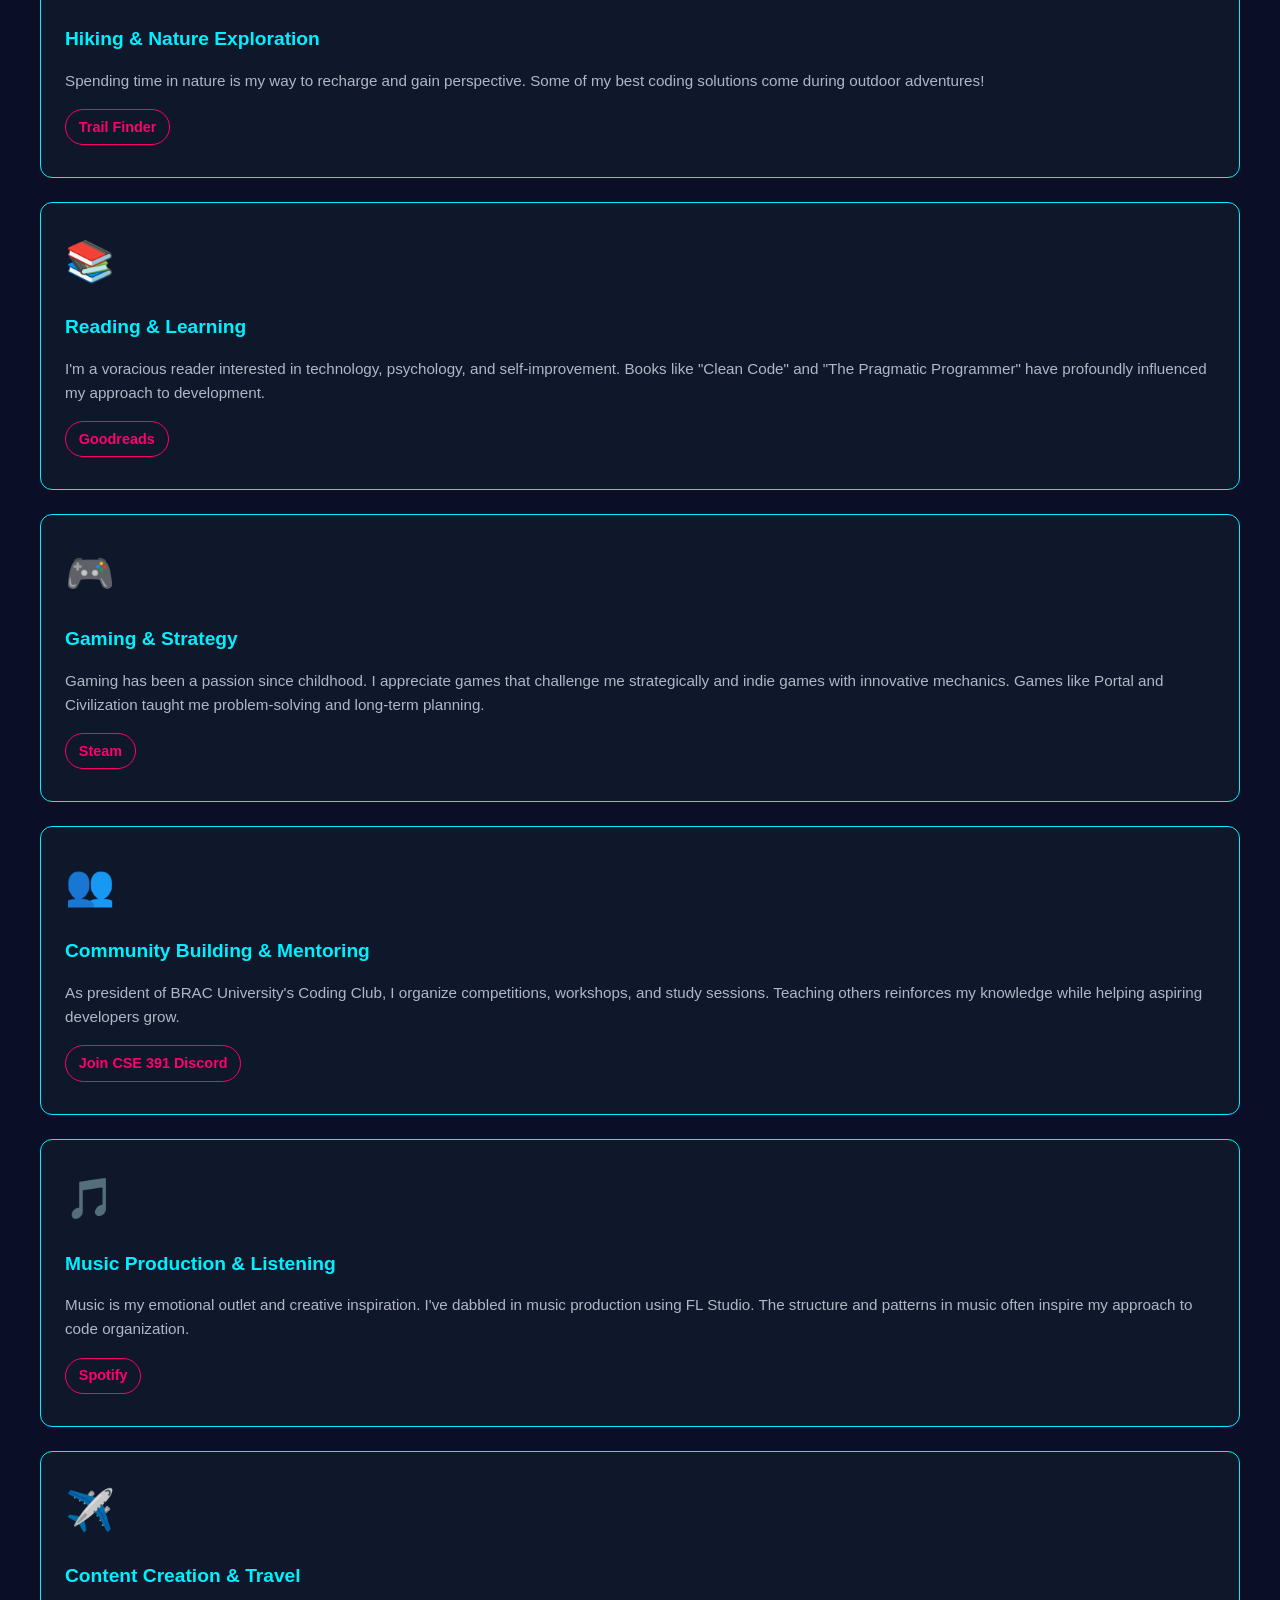
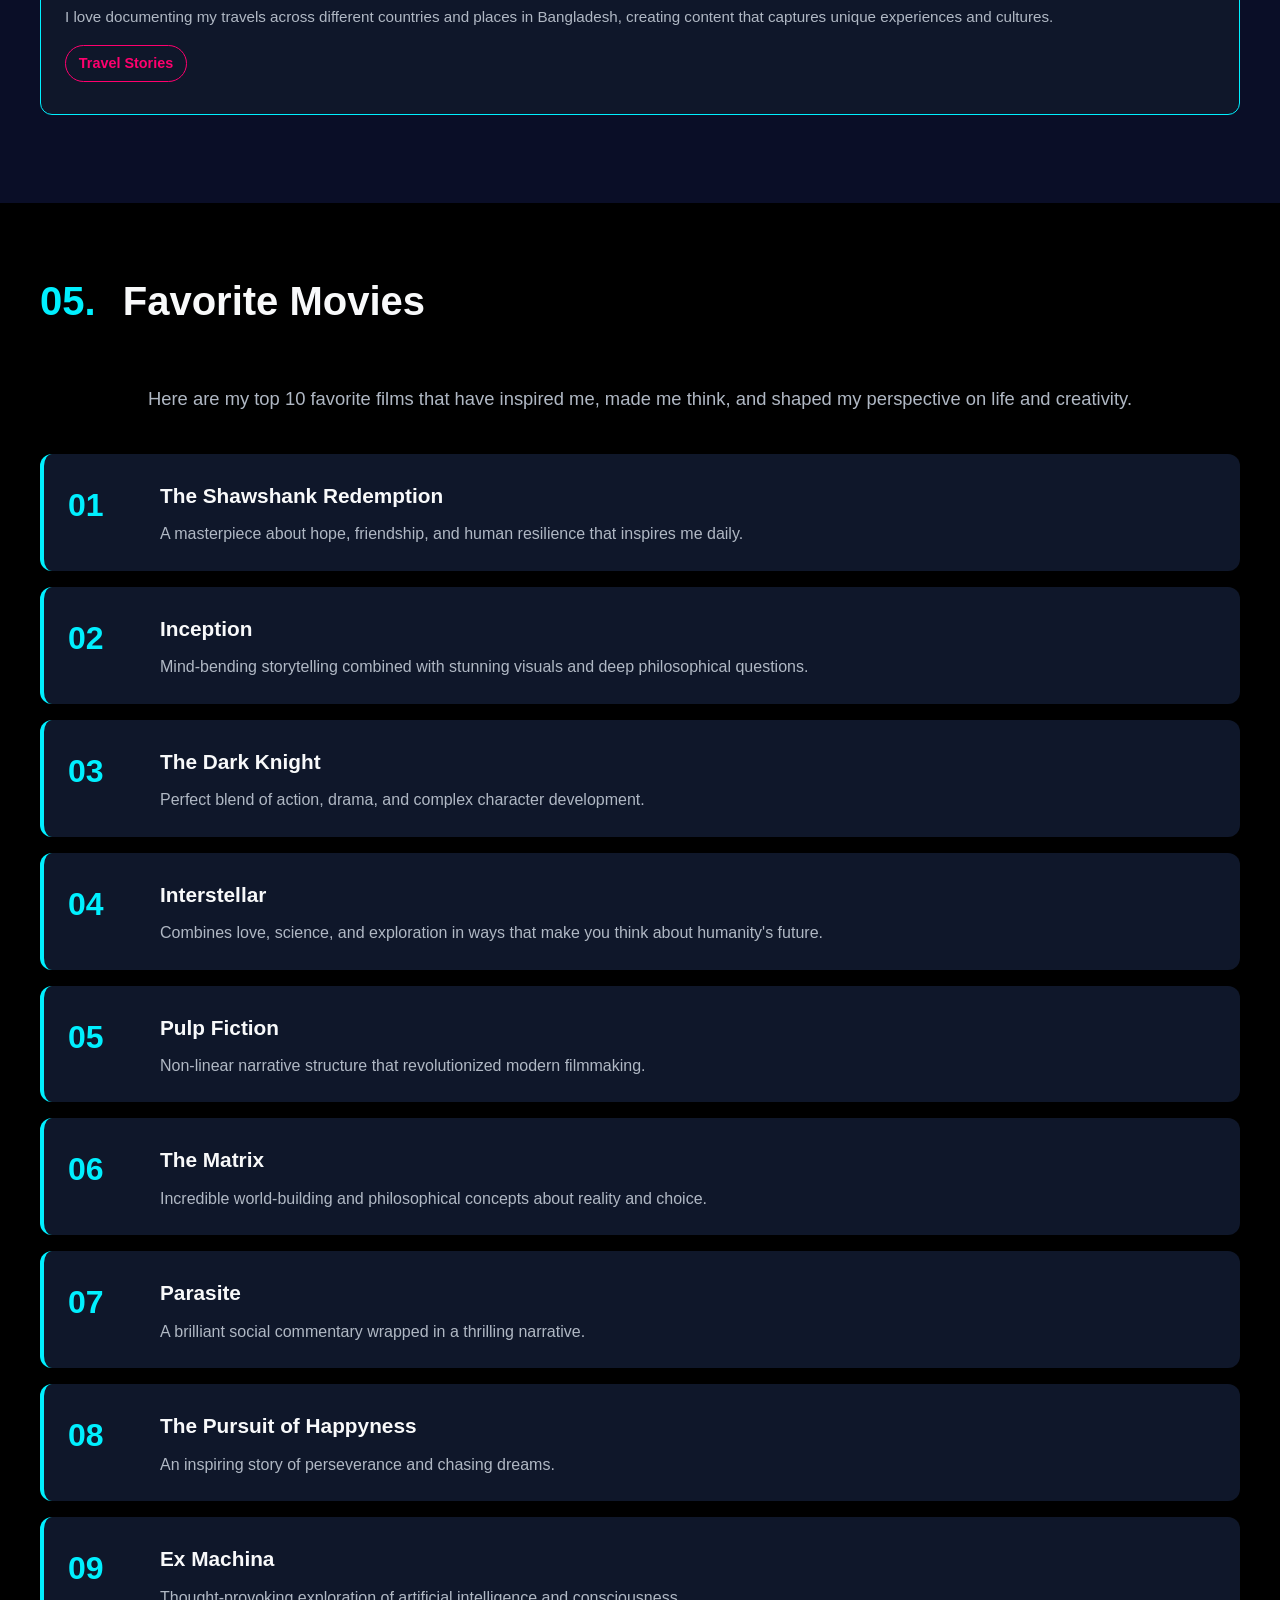
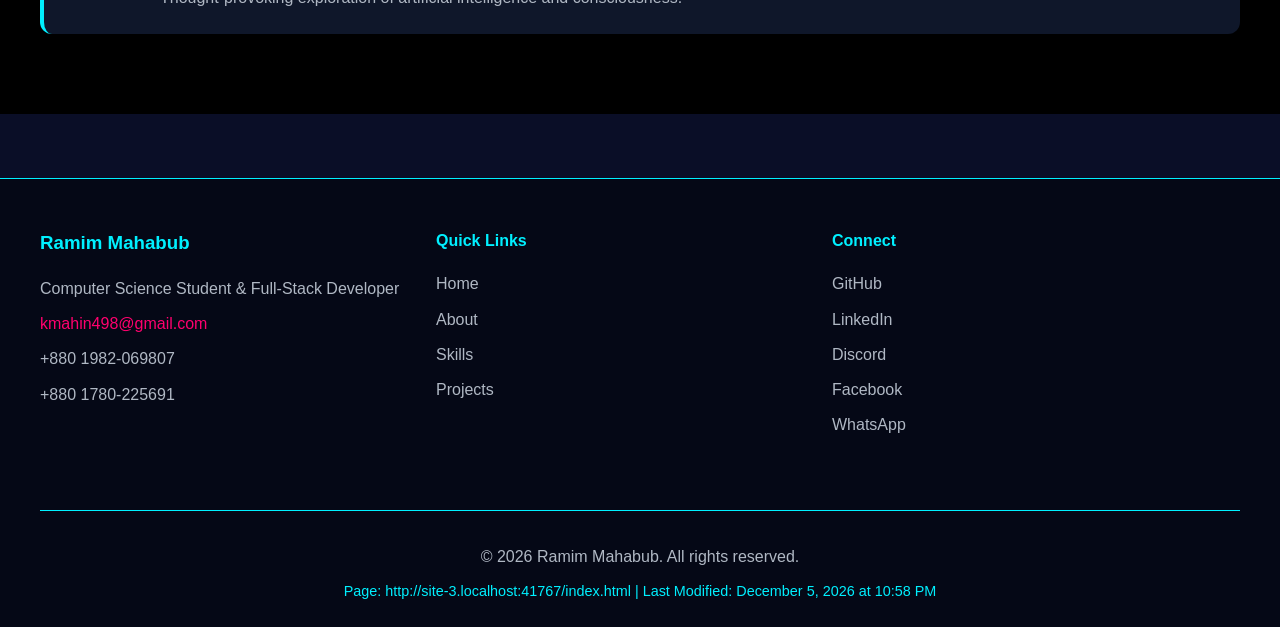
==== commit 17399869: "FF" ====
--- a/index.html
+++ b/index.html
@@ -151,7 +151,6 @@
                             <li>Neural Networks and Natural Language Processing</li>
                             <li>Robotics</li>
                         </ul>
-                        <p style="margin-top: 1rem;"><strong>Extracurricular:</strong> President, BRAC University Coding Club</p>
                     </div>
                 </div>
             </div>
